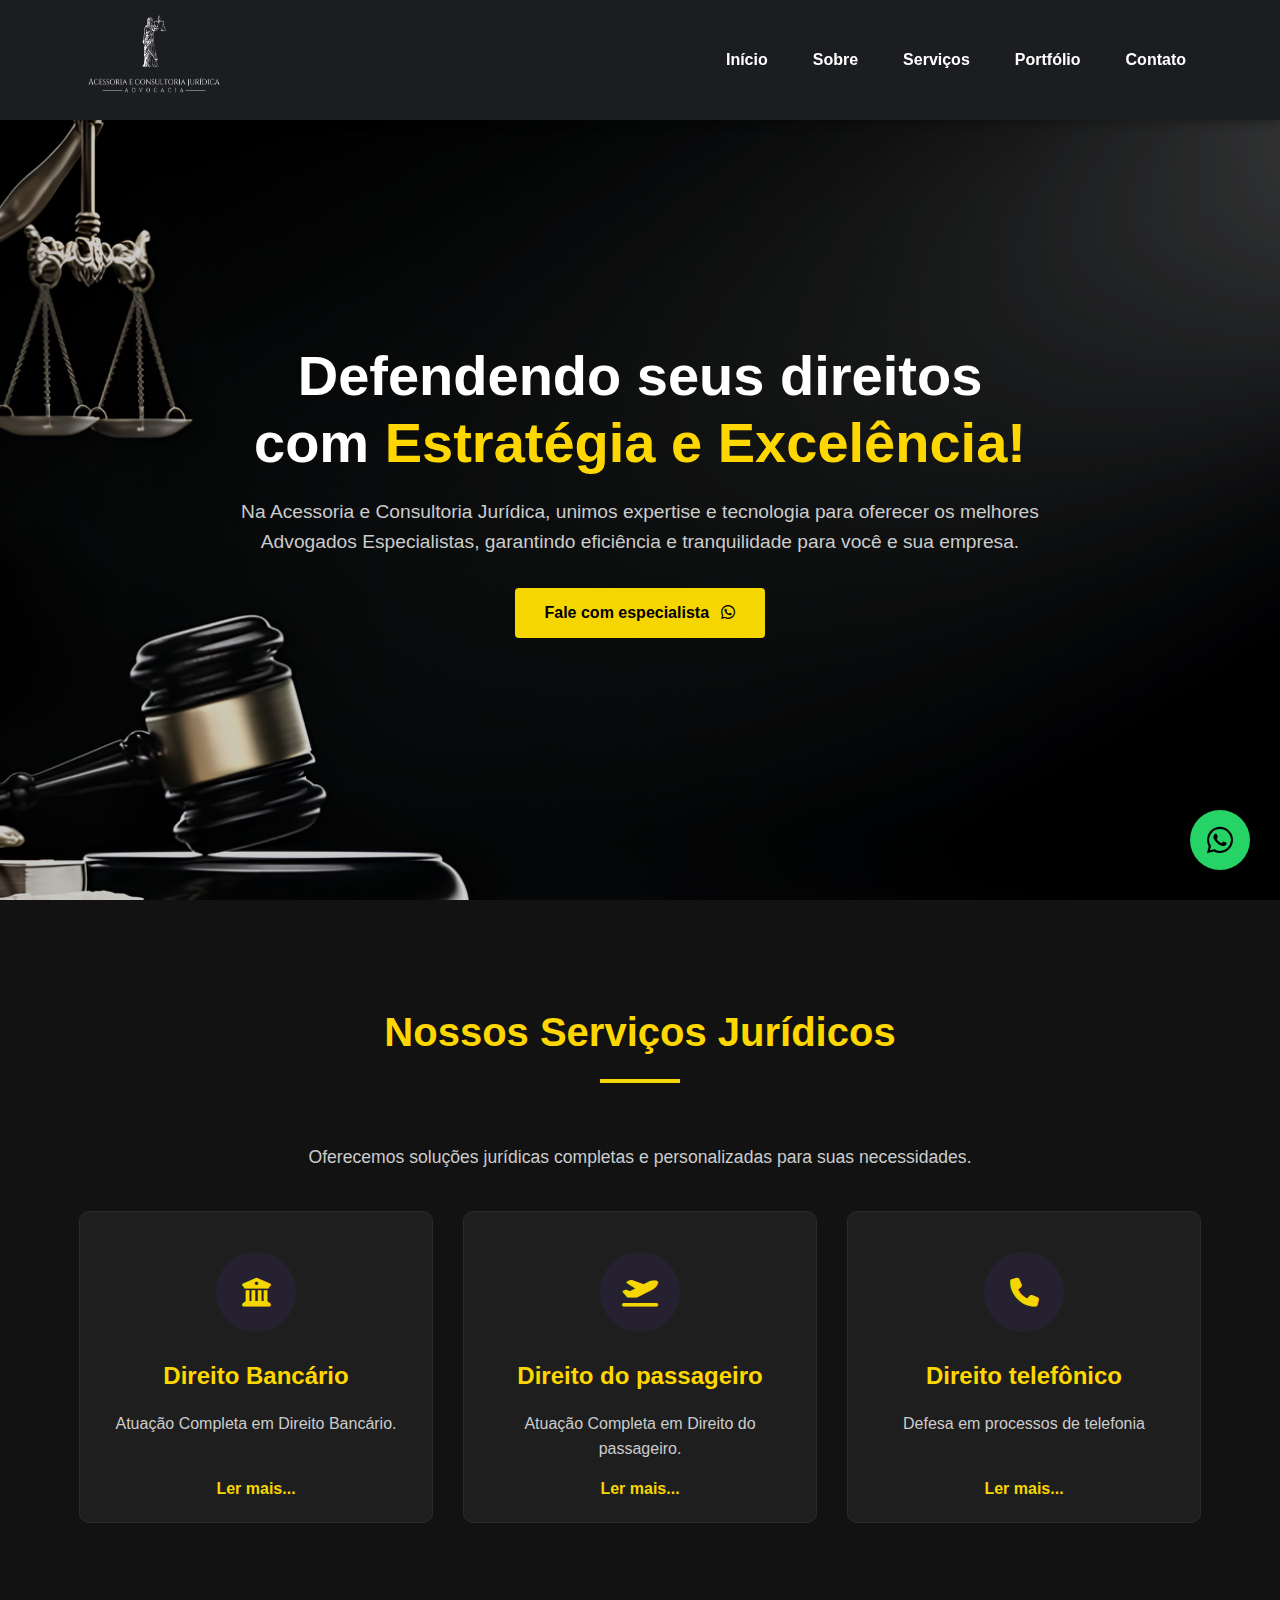
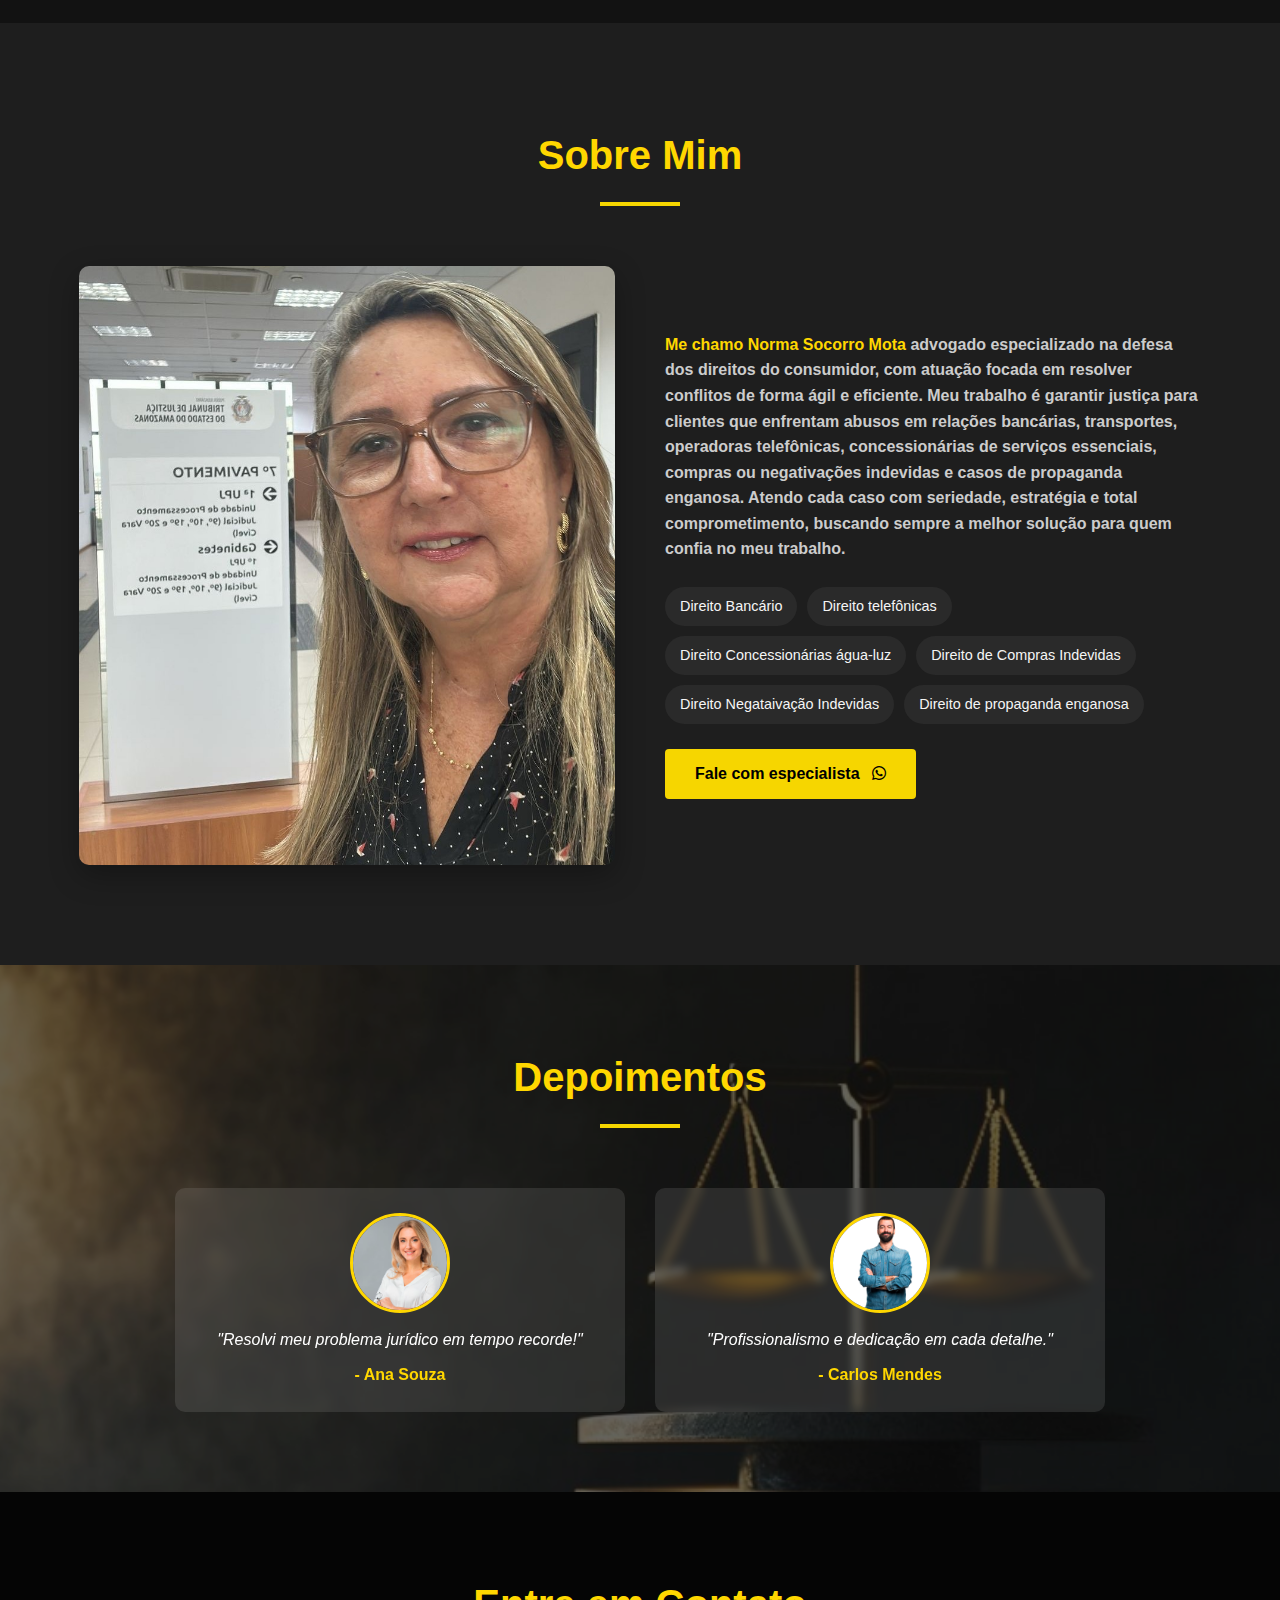
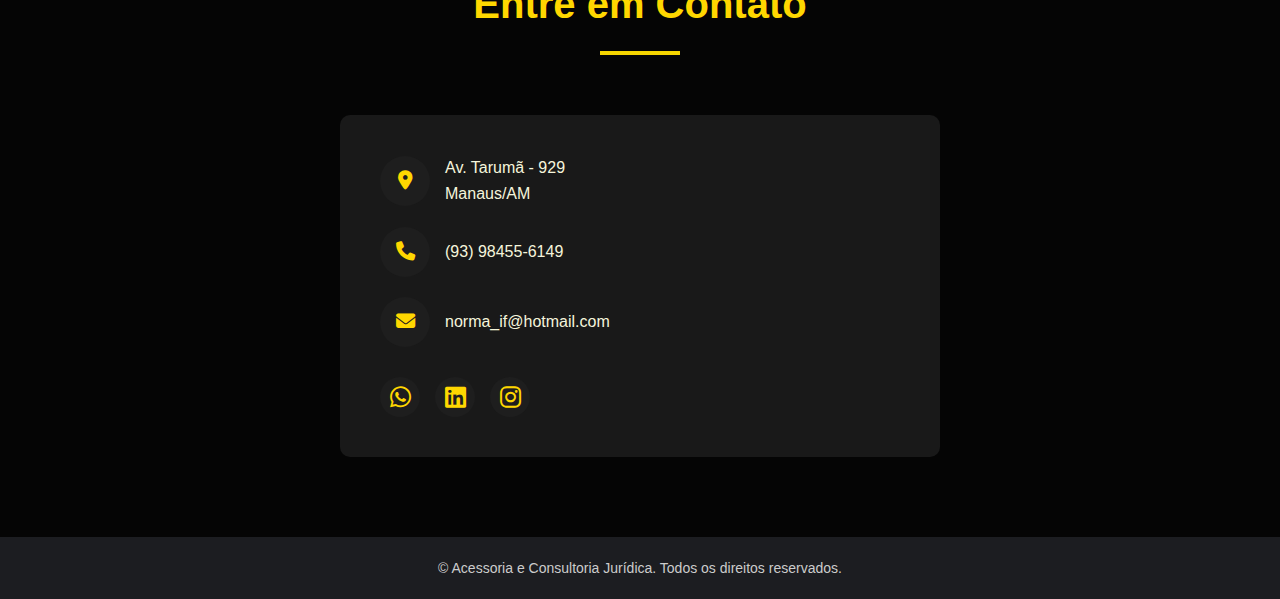
==== index.html @ e43f899b "ultimas atualizações" ====
<!DOCTYPE html>
<html lang="pt-BR">
<head>
    <meta charset="UTF-8">
    <meta name="viewport" content="width=device-width, initial-scale=1.0">
    <title>Acessoria e Consultoria Jurídica</title>
    <link rel="stylesheet" href="https://cdnjs.cloudflare.com/ajax/libs/font-awesome/6.4.0/css/all.min.css">
    <link rel="stylesheet" href="style.css">
</head>
<body>
    <!-- Cabeçalho -->
    <header class="header">
        <div class="container">
            <a href="#" class="logo">
                <img src="imagens/Black Classic Attorney & Law Logo (1).png" alt="Logo do site">
            </a>
            
            <nav class="navbar">
                <ul class="nav-links">
                    <li><a href="#inicio">Início</a></li>
                    <li><a href="#sobre">Sobre</a></li>
                    <li><a href="#servicos">Serviços</a></li>
                    <li><a href="#portfolio">Portfólio</a></li>
                    <li><a href="#contato">Contato</a></li>
                </ul>
                <button class="menu-toggle">
                    <i class="fas fa-bars"></i>
                </button>
            </nav>
        </div>
    </header>

    <!-- Seção Hero (Capa) -->
    <section class="hero" id="inicio">
        <div class="hero-bg">
            <img src="imagens/Captura de tela 2025-03-27 131443 (1).png" alt="Fundo da capa">
        </div>
        
        <div class="hero-overlay"></div>
        
        <div class="hero-content">
            <h1>Defendendo seus direitos com <span style="color: gold;">Estratégia e Excelência!</span></h1>
            <p>Na Acessoria e Consultoria Jurídica, unimos expertise e tecnologia para oferecer os melhores Advogados Especialistas, garantindo eficiência e tranquilidade para você e sua empresa.</p>
            <a href="https://wa.me/5593984556149" class="btn" target="_blank">
                <span style="color: black;">Fale com especialista</span>
                <i class="fab fa-whatsapp" style="color: black; margin-left: 8px;"></i>
            </a>

        </div>
    </section>

<!-- Seção Serviços -->
<section class="servicos" id="servicos">
    <div class="container">
        <h2 class="section-title"><span style="color: gold;">Nossos Serviços Jurídicos</span></h2>
        <p class="servicos-intro">Oferecemos soluções jurídicas completas e personalizadas para suas necessidades.</p>
        
        <div class="servicos-grid">
            <div class="servico-card">
                <div class="servico-icon">
                    <i class="fa-solid fa-building-columns"></i>
                </div>
                <h3><span style="color: gold;">Direito Bancário</span></h3>
                <p>Atuação Completa em Direito Bancário.</p>
                <a href="pag002.html" class="ler-mais">Ler mais...</a>

            </div>
            
            <div class="servico-card">
                <div class="servico-icon">
                    <i class="fa-solid fa-plane-departure"></i>
                </div>
                <h3><span style="color: gold;">Direito do passageiro</span></h3>
                <p>Atuação Completa em Direito do passageiro.</p>
                <a href="pag003.html" class="ler-mais">Ler mais...</a>
            </div>
            
            <div class="servico-card">
                <div class="servico-icon">
                    <i class="fa-solid fa-phone"></i>
                </div>
                <h3><span style="color: gold;">Direito telefônico</span></h3>
                <p>Defesa em processos de telefonia</p>
                <a href="pag004.html" class="ler-mais">Ler mais...</a>
            </div>
        </div>
    </div>
</section>

    <!-- Seção Sobre -->
    <section class="sobre" id="sobre">
        <div class="container">
            <h2 class="section-title"><span style="color: gold;">Sobre Mim</span></h2>
            <div class="sobre-content">
                <div class="sobre-img">
                    <img src="imagens/5842bd6b-4818-4edc-ad33-dfc2163043c8.JPG" alt="Foto do profissional">
                </div>
                <div class="sobre-texto">
                    
                        
                            <p>
                                <strong>
                                    <span style="color: gold;">Me chamo Norma Socorro Mota </span>advogado especializado na defesa dos direitos do consumidor, com atuação focada em resolver conflitos de forma ágil e eficiente. Meu trabalho é garantir justiça para clientes que enfrentam abusos em relações bancárias, transportes, operadoras telefônicas, concessionárias de serviços essenciais, compras ou negativações indevidas e casos de propaganda enganosa.
                                        Atendo cada caso com seriedade, estratégia e total comprometimento, buscando sempre a melhor solução para quem confia no meu trabalho.
                                </strong>
                            </p>
                                        
                    <div class="skills">
                        <span>Direito Bancário</span>
                        <span>Direito telefônicas</span>
                        <span>Direito Concessionárias água-luz</span>
                        <span>Direito de Compras Indevidas</span>
                        <span>Direito Negataivação Indevidas</span>
                        <span>Direito de propaganda enganosa</span>
                    </div>
                                <a href="https://wa.me/5593984556149" class="btn" target="_blank">
                <span style="color: black;">Fale com especialista</span>
                <i class="fab fa-whatsapp" style="color: black; margin-left: 8px;"></i>
            </a>

                </div>
            </div>
        </div>
    </section>


<!-- Seção Depoimentos -->
<section class="depoimentos" id="depoimentos">
    <!-- IMAGEM DE FUNDO (substitua pelo seu caminho) -->
    <img src="imagens/capa depoimentps.png" alt="Fundo" class="fundo-depoimento">
    
    <div class="container">
        <h2 class="section-title"><span style="color: gold;">Depoimentos</span></h2>
        
        <div class="depoimentos-linha"> <!-- Novo container -->
            <!-- Depoimento 1 -->
            <div class="depoimento-card">
                <img src="imagens/mulher.png" alt="Cliente" class="cliente-foto">
                <div class="depoimento-conteudo">
                    <p>"Resolvi meu problema jurídico em tempo recorde!"</p>
                    <h4>- Ana Souza</h4>
                </div>
            </div>
            
            <!-- Depoimento 2 -->
            <div class="depoimento-card">
                <img src="imagens/homme.png" alt="Cliente" class="cliente-foto">
                <div class="depoimento-conteudo">
                    <p>"Profissionalismo e dedicação em cada detalhe."</p>
                    <h4>- Carlos Mendes</h4>
                </div>
            </div>
        </div>
    </div>
</section>

    <!-- Input oculto para seleção de imagens -->
    <input type="file" id="seletor-fundo-depoimentos" accept="image/*" style="display:none;">
</section>

    <!-- Seção Contato -->
    <section class="contato" id="contato">
        <div class="container">
            <h2 class="section-title"><span style="color: gold;">Entre em Contato</span></h2>
            <div class="contato-content">
                <div class="contato-info">
                    <div class="info-item">
                        <i class="fas fa-map-marker-alt"></i>
                        <p><span style="color: beige;">Av. Tarumã - 929<br>Manaus/AM</span></p>
                    </div>
                    <div class="info-item">
                        <i class="fas fa-phone"></i>
                        <p><span style="color: beige;">(93) 98455-6149</span></p>
                    </div>
                    <div class="info-item">
                        <i class="fas fa-envelope"></i>
                        <p><span style="color: beige;">norma_if@hotmail.com</span></p>
                    </div>
                    <div class="social-links">
                        <a href="https://wa.me/5593984556149" target="_blank"><i class="fab fa-whatsapp"></i></a>
                        <a href="#"><i class="fab fa-linkedin"></i></a>
                        <a href="#"><i class="fab fa-instagram"></i></a>
                    </div>

        </div>
    </section>

    <!-- Rodapé -->
    <footer class="footer">
        <div class="container">
            <p>&copy; <span id="year"></span> Acessoria e Consultoria Jurídica. Todos os direitos reservados.</p>
        </div>
    </footer>
</footer>


    <script src="script.js"></script>

    <!-- Botão Flutuante do WhatsApp -->
<div class="whatsapp-float-container">
    <a href="https://wa.me/5593984556149" class="whatsapp-float" target="_blank" aria-label="Fale conosco pelo WhatsApp">
        <i class="fab fa-whatsapp"></i>
        <span class="whatsapp-text">Fale Conosco</span>
    </a>
</div>

</body>
</html>
---- style.css ----
/* Reset e Variáveis */
:root {
    --preto: #121212;
    --preto-claro: #1e1e1e;
    --cinza-escuro: #2a2a2a;
    --cinza: #3d3d3d;
    --cinza-claro: #cccccc;
    --branco: #f5f5f5;
    --destaque: #F6D600;
    --destaque-hover: #5d37c9;
    --fonte: 'Segoe UI', system-ui, sans-serif;
}

* {
    margin: 0;
    padding: 0;
    box-sizing: border-box;
}

body {
    font-family: var(--fonte);
    background-color: var(--preto);
    color: var(--branco);
    line-height: 1.6;
}

a {
    text-decoration: none;
    color: inherit;
}

ul {
    list-style: none;
}

img {
    max-width: 100%;
    display: block;
}

.container {
    width: 90%;
    max-width: 1200px;
    margin: 0 auto;
    padding: 0 15px;
}

.btn {
    display: inline-block;
    background-color: var(--destaque);
    color: var(--branco);
    padding: 12px 30px;
    border-radius: 4px;
    font-weight: 600;
    transition: all 0.3s ease;
    border: none;
    cursor: pointer;
}

.btn:hover {
    background-color: var(--destaque-hover);
    transform: translateY(-2px);
}

.btn-outline {
    background-color: transparent;
    border: 2px solid var(--destaque);
    color: var(--destaque);
}

.btn-outline:hover {
    background-color: var(--destaque);
    color: var(--branco);
}

.section-title {
    text-align: center;
    margin-bottom: 60px;
    font-size: 2.5rem;
    position: relative;
}

.section-title::after {
    content: '';
    display: block;
    width: 80px;
    height: 4px;
    background-color: var(--destaque);
    margin: 15px auto 0;
}

/* Header */
.header {
    background-color: rgba(30, 30, 30, 0.95); /* 95% opaco inicialmente */
    position: fixed;
    width: 100%;
    top: 0;
    z-index: 1000;
    box-shadow: 0 2px 10px rgba(0, 0, 0, 0.3);
    transition: all 0.5s ease;
    backdrop-filter: blur(1px); /* Efeito de desfoque mais suave */
}

.header.scrolled {
    background-color: rgba(30, 30, 30, 0.85); /* 85% opaco quando scrollado */
    box-shadow: 0 4px 15px rgba(0, 0, 0, 0.2);
}

/* Mantenha todo o resto do seu CSS original para o menu */
.header.scrolled {
    padding: 10px 0;
}

.header .container {
    display: flex;
    justify-content: space-between;
    align-items: center;
    height: 80px;
}

.logo img {
    height: 180px; /* Aumentei de 150px para 180px */
    width: auto;
    transition: all 0.3s ease;
    filter: brightness(1.1); /* Melhora a visibilidade */
}

.navbar {
    display: flex;
    align-items: center;
}

/* ===== PARTE CORRIGIDA DO MENU MOBILE ===== */

/* Menu Desktop (Padrão) */
.nav-links {
    display: flex;
    gap: 20px;
    list-style: none;
}

.nav-links li {
    margin-left: 30px;
}

.nav-links a {
    font-weight: 600;
    position: relative;
    padding: 5px 0;
    transition: color 0.3s ease;
    color: var(--branco);
}

.nav-links a:hover {
    color: var(--destaque);
}

/* Ícone Hamburguer */
.menu-toggle {
    display: none;
    cursor: pointer;
    background: none;
    border: none;
    color: var(--branco);
    font-size: 1.8rem;
    z-index: 1001;
}

@media (max-width: 768px) {
    /* MENU PRINCIPAL (continua igual) */
    .nav-links {
        position: fixed;
        top: 80px;
        right: -50%;
        width: 50%; /* Largura do menu */
        height: 100vh;
        background: var(--preto-claro);
        transition: right 0.3s ease-out;
        z-index: 1000;
    }
    
    /* OVERLAY - ESSA É A PARTE QUE VOCÊ QUER MUDAR */
    .nav-overlay {
        position: fixed;
        top: 80px;
        left: 0;
        width: 100%;
        height: 50vh; /* ⭐⭐ METADE DA TELA VERTICAL ⭐⭐ */
        background: rgba(0,0,0,0.5);
        z-index: 999;
        opacity: 0;
        pointer-events: none;
        transition: opacity 0.3s ease;
    }
    
    .nav-overlay.active {
        opacity: 1;
        pointer-events: auto;
    }
}

    /* Ícone hamburguer */
    .menu-toggle {
        display: flex;
        align-items: center;
        justify-content: center;
        width: 40px;
        height: 40px;
        z-index: 1001;
    }

    .menu-toggle.active .fa-bars::before {
        content: "\f00d"; /* Muda para ícone X */
    }


/* ===== MANTENHA TODO O RESTO DO SEU CSS ORIGINAL AQUI ===== */
/* [Todo o restante do seu CSS permanece exatamente como está] */
/* Hero Section - Correção Definitiva */
.hero {
    position: relative;
    height: 100vh;
    display: flex;
    align-items: center;
    text-align: center;
    padding-top: 80px;
    overflow: hidden;
    isolation: isolate; /* Novo: cria novo contexto de empilhamento */
}

.hero-bg {
    position: absolute;
    top: 0;
    left: 0;
    width: 100%;
    height: 100%;
    z-index: -1; /* Fundo */
}

.hero-bg img {
    width: 100%;
    height: 100%;
    object-fit: cover;
}

.hero-overlay {
    background: rgba(0, 0, 0, 0.2);
    position: absolute;
    top: 0;
    left: 0;
    width: 100%;
    height: 100%;
    z-index: 1; /* Entre o fundo e o conteúdo */
}

.hero-content {
    position: relative;
    z-index: 2; /* Frente de tudo */
    max-width: 800px;
    margin: 0 auto;
    color: white;
}

.hero h1 {
    font-size: 3.5rem;
    margin-bottom: 20px;
    line-height: 1.2;
}

.hero p {
    font-size: 1.2rem;
    margin-bottom: 30px;
    color: var(--cinza-claro);
}

/* Sobre Section */
.sobre {
    padding: 100px 0;
    background-color: var(--preto-claro);
}

.sobre-content {
    display: flex;
    align-items: center;
    gap: 50px;
}

.sobre-img {
    flex: 1;
    border-radius: 10px;
    overflow: hidden;
    box-shadow: 0 10px 30px rgba(0, 0, 0, 0.3);
}

.sobre-img img {
    width: 100%;
    height: auto;
    transition: transform 0.5s ease;
}

.sobre-img:hover img {
    transform: scale(1.03);
}

.sobre-texto {
    flex: 1;
}

.sobre-texto h3 {
    font-size: 1.8rem;
    margin-bottom: 20px;
    color: var(--destaque);
}

.sobre-texto p {
    margin-bottom: 20px;
    color: var(--cinza-claro);
}

.skills {
    display: flex;
    flex-wrap: wrap;
    gap: 10px;
    margin: 25px 0;
}

.skills span {
    background-color: var(--cinza-escuro);
    color: var(--branco);
    padding: 8px 15px;
    border-radius: 20px;
    font-size: 0.9rem;
}

/* Serviços Section */
.servicos {
    padding: 100px 0;
    background-color: var(--preto);
}

.servicos-grid {
    display: grid;
    grid-template-columns: repeat(auto-fit, minmax(300px, 1fr));
    gap: 30px;
}

.servico-card {
    background-color: var(--preto-claro);
    padding: 40px 30px;
    border-radius: 10px;
    text-align: center;
    transition: transform 0.3s ease, box-shadow 0.3s ease;
    border: 1px solid var(--cinza-escuro);
}

.servico-card:hover {
    transform: translateY(-10px);
    box-shadow: 0 10px 30px rgba(110, 69, 226, 0.2);
    border-color: var(--destaque);
}

.servico-icon {
    width: 80px;
    height: 80px;
    background-color: rgba(110, 69, 226, 0.1);
    border-radius: 50%;
    display: flex;
    align-items: center;
    justify-content: center;
    margin: 0 auto 25px;
    color: var(--destaque);
    font-size: 1.8rem;
    transition: all 0.3s ease;
}

.servico-card:hover .servico-icon {
    background-color: var(--destaque);
    color: var(--branco);
}

.servico-card h3 {
    font-size: 1.5rem;
    margin-bottom: 15px;
}

.servico-card p {
    color: var(--cinza-claro);
}

/* Portfólio Section */
.portfolio {
    padding: 100px 0;
    background-color: var(--preto-claro);
}

.portfolio-grid {
    display: grid;
    grid-template-columns: repeat(auto-fill, minmax(350px, 1fr));
    gap: 30px;
}

.portfolio-item {
    position: relative;
    border-radius: 10px;
    overflow: hidden;
    height: 250px;
}

.portfolio-item img {
    width: 100%;
    height: 100%;
    object-fit: cover;
    transition: transform 0.5s ease;
}

.portfolio-item:hover img {
    transform: scale(1.1);
}

.portfolio-overlay {
    position: absolute;
    top: 0;
    left: 0;
    width: 100%;
    height: 100%;
    background: rgba(18, 18, 18, 0.8);
    display: flex;
    flex-direction: column;
    justify-content: center;
    align-items: center;
    opacity: 0;
    transition: opacity 0.3s ease;
}

.portfolio-item:hover .portfolio-overlay {
    opacity: 1;
}

.portfolio-overlay h3 {
    font-size: 1.5rem;
    margin-bottom: 5px;
}

.portfolio-overlay p {
    color: var(--cinza-claro);
    margin-bottom: 15px;
}

.btn-portfolio {
    background-color: transparent;
    border: 2px solid var(--destaque);
    color: var(--destaque);
    padding: 8px 20px;
    border-radius: 4px;
    font-weight: 600;
    transition: all 0.3s ease;
}

.btn-portfolio:hover {
    background-color: var(--destaque);
    color: var(--branco);
}

.center-btn {
    text-align: center;
    margin-top: 50px;
}

/* Contato Section */
.contato {
    padding: 100px 0;
    background-color: var(--preto);
}

.contato-content {
    display: flex;
    gap: 50px;
}

.contato-info {
    flex: 1;
}

.info-item {
    display: flex;
    align-items: center;
    margin-bottom: 25px;
}

.info-item i {
    width: 50px;
    height: 50px;
    background-color: var(--preto-claro);
    border-radius: 50%;
    display: flex;
    align-items: center;
    justify-content: center;
    margin-right: 15px;
    color: var(--destaque);
    font-size: 1.2rem;
}

.social-links {
    display: flex;
    gap: 15px;
    margin-top: 30px;
}

.social-links a {
    width: 40px;
    height: 40px;
    background-color: var(--preto-claro);
    border-radius: 50%;
    display: flex;
    align-items: center;
    justify-content: center;
    transition: all 0.3s ease;
}

.social-links a:hover {
    background-color: var(--destaque);
    transform: translateY(-3px);
}

.contato-form {
    flex: 1;
    display: grid;
    grid-template-columns: 1fr 1fr;
    gap: 20px;
}

.contato-form input,
.contato-form textarea {
    width: 100%;
    padding: 15px;
    background-color: var(--preto-claro);
    border: 1px solid var(--cinza-escuro);
    border-radius: 4px;
    color: var(--branco);
    font-size: 1rem;
    transition: border-color 0.3s ease;
}

.contato-form input:focus,
.contato-form textarea:focus {
    outline: none;
    border-color: var(--destaque);
}

.contato-form textarea {
    grid-column: span 2;
    height: 150px;
    resize: vertical;
}

.contato-form button {
    grid-column: span 2;
}

/* Footer */
.footer {
    background-color: var(--preto-claro);
    padding: 30px 0;
    text-align: center;
}

.footer p {
    color: var(--cinza-claro);
    font-size: 0.9rem;
}

/* Responsividade */
@media (max-width: 992px) {
    .sobre-content {
        flex-direction: column;
    }
    
    .contato-content {
        flex-direction: column;
    }
    
    .contato-form {
        margin-top: 40px;
    }
}

@media (max-width: 768px) {
    .menu-toggle {
        display: block;
    }
    
    .nav-links {
        position: fixed;
        top: 80px;
        left: -100%;
        width: 100%;
        height: calc(100vh - 80px);
        background-color: var(--preto-claro);
        flex-direction: column;
        align-items: center;
        padding-top: 40px;
        transition: left 0.3s ease;
    }
    
    .nav-links.active {
        left: 0;
    }
    
    .nav-links li {
        margin: 15px 0;
    }
    
    .hero h1 {
        font-size: 2.5rem;
    }
    
    .section-title {
        font-size: 2rem;
    }
    
    .contato-form {
        grid-template-columns: 1fr;
    }
    
    .contato-form textarea,
    .contato-form button {
        grid-column: span 1;
    }
}

@media (max-width: 576px) {
    .hero h1 {
        font-size: 2rem;
    }
    
    .portfolio-grid {
        grid-template-columns: 1fr;
    }
    
    .servicos-grid {
        grid-template-columns: 1fr;
    }
}
/* Estilos para a seção de serviços modificada */
.servicos-intro {
    text-align: center;
    margin-bottom: 40px;
    color: var(--cinza-claro);
    font-size: 1.1rem;
    max-width: 700px;
    margin-left: auto;
    margin-right: auto;
}

.servico-card {
    position: relative;
    padding-bottom: 60px; /* Espaço para o botão */
}

.ler-mais {
    position: absolute;
    bottom: 20px;
    left: 50%;
    transform: translateX(-50%);
    color: var(--destaque);
    font-weight: 600;
    text-decoration: none;
    transition: all 0.3s ease;
}
.ler-mais:hover {
    color: var(--destaque-hover);
    text-decoration: underline;
}

/* Estilos Gerais */
* {
    margin: 0;
    padding: 0;
    box-sizing: border-box;
    font-family: Arial, sans-serif;
}

body {
    background-color: #f0f0f0; /* Fundo cinza claro */
    color: #333; /* Cor da fonte padrão */
}

/* Cabeçalho */
.header {
    background-color: #1C1D21;
    padding: 20px 0;
}

.header .container {
    display: flex;
    justify-content: space-between;
    align-items: center;
}

.header .logo img {
    width: 150px;
}

.navbar ul {
    list-style: none;
    display: flex;
}

.navbar ul li {
    margin: 0 15px;
}

.navbar ul li a {
    color: #fff;
    text-decoration: none;
    font-size: 16px;
}

.navbar .menu-toggle {
    display: none;
}

/* Seção Direito Bancário */
.pagina-servico {
    padding: 60px 20px;
}

.pagina-servico .container {
    max-width: 1200px;
    margin: 0 auto;
    padding: 0 20px;
}

.pagina-servico h1 {
    text-align: center;
    font-size: 32px;
    margin-bottom: 20px;
    color: #f39c12; /* Título em amarelo */
}

.servico-detalhes {
    display: flex;
    gap: 30px;
    justify-content: space-between;
    width: 100%;
}

.servico-imagem img {
    width: 100%;
    max-width: 600px;
    border-radius: 8px;
}

.servico-conteudo {
    flex: 1;
    padding: 0; /* Removido o padding interno */
    background: none; /* Removido o fundo branco */
    border-radius: 0; /* Removido o border-radius */
    color: #333; /* Mantém o texto escuro */
    width: 100%;
}

.servico-conteudo h2 {
    font-size: 28px;
    color: #f39c12;
    margin-bottom: 20px;
}

.servico-conteudo h3 {
    font-size: 22px;
    margin-top: 20px;
    color: #f39c12;
}

.servico-conteudo ul {
    list-style-type: disc;
    margin-left: 20px;
    line-height: 1.8;
}

.servico-conteudo a.btn {
    display: inline-block;
    padding: 10px 20px;
    background-color: #f39c12;
    color: #fff;
    font-size: 16px;
    text-decoration: none;
    border-radius: 5px;
    margin-top: 30px;
    transition: background-color 0.3s;
}

.servico-conteudo a.btn:hover {
    background-color: #f39c12;
}

/* Rodapé */
.footer {
    background-color: #1C1D21;
    color: #fff;
    padding: 20px 0;
    text-align: center;
}

.footer p {
    font-size: 14px;
}

/* Responsividade */
@media (max-width: 768px) {
    .servico-detalhes {
        flex-direction: column;
        align-items: center;
        width: 100%;
    }

    .servico-imagem img {
        max-width: 100%;
    }

    .servico-conteudo {
        width: 100%;
        padding: 0;
        background: none;
        border-radius: 0;
        margin-top: 20px;
    }

    .navbar ul {
        display: none;
    }

    .navbar .menu-toggle {
        display: block;
        cursor: pointer;
    }
}

/* Mobile Menu */
.navbar .nav-links {
    display: flex;
    flex-direction: row;
    gap: 15px;
}

.menu-toggle {
    display: none;
}

/* Quando a tela for menor que 768px */
@media (max-width: 768px) {
    .navbar .nav-links {
        display: none;
        flex-direction: column;
        width: 100%;
        text-align: center;
        background-color: #333; /* cor do fundo do menu */
        position: absolute;
        top: 60px;
        left: 0;
        padding: 10px 0;
    }

    .navbar .nav-links.active {
        display: flex;
    }

    .menu-toggle {
        display: block;
        font-size: 30px;
        cursor: pointer;
        color: white;
    }
}
/* Estilos para o menu mobile */
@media (max-width: 768px) {
    .nav-links {
        position: fixed;
        top: 80px;
        left: 0;
        width: 100%;
        height: calc(100vh - 80px);
        background: var(--preto-claro);
        flex-direction: column;
        align-items: center;
        padding-top: 40px;
        transform: translateX(-100%);
        transition: transform 0.3s ease;
        z-index: 999;
    }
    
    .nav-links.active {
        transform: translateX(0);
    }
    
    .menu-toggle.active {
        color: var(--destaque);
    }
    
    /* Overlay quando menu aberto */
    .nav-links::before {
        content: '';
        position: fixed;
        top: 0;
        right: 0;
        width: 100%;
        height: 100%;
        background: rgba(0, 0, 0, 0.7);
        z-index: -1;
        opacity: 0;
        transition: opacity 0.3s ease;
    }
    
    .nav-links.active::before {
        opacity: 1;
        left: 100%;
    }
}

/* Bloquear scroll quando menu aberto */
body.no-scroll {
    overflow: hidden;
}
/* Estilo para o container do fundo */
.contato-background {
    position: relative;
    padding: 40px;
    border-radius: 10px;
    overflow: hidden;
    min-height: 400px; /* Ajuste conforme necessário */
}

/* Estilo para a seção de contato com imagem de fundo */
.contato {
    position: relative;
    background-size: cover;
    background-position: center;
    background-repeat: no-repeat;
    padding: 80px 0;
}

/* Overlay escuro para melhor legibilidade */
.contato::before {
    content: '';
    position: absolute;
    top: 0;
    left: 0;
    width: 100%;
    height: 100%;
    background-color: rgba(0, 0, 0, 0.7);
    z-index: 0;
}

/* Container do conteúdo */
.contato .container {
    position: relative;
    z-index: 1;
}

/* Estilo para as informações de contato */
.contato-info {
    background: rgba(30, 30, 30, 0.8);
    padding: 40px;
    border-radius: 10px;
    max-width: 600px;
    margin: 0 auto;
}

/* Mantenha seus estilos atuais para info-item e social-links */
.info-item {
    margin-bottom: 20px;
    display: flex;
    align-items: center;
}

.info-item i {
    color: gold;
    margin-right: 15px;
    font-size: 1.2rem;
}

.social-links {
    display: flex;
    gap: 15px;
    margin-top: 30px;
}

.social-links a {
    color: gold;
    font-size: 1.5rem;
    transition: transform 0.3s;
}

.social-links a:hover {
    transform: translateY(-3px);
}
/* ========== SEÇÃO DEPOIMENTOS ========== */
.depoimentos {
    position: relative;
    padding: 80px 0;
    overflow: hidden;
}

/* Imagem de fundo */
.fundo-depoimento {
    position: absolute;
    top: 0;
    left: 0;
    width: 100%;
    height: 100%;
    object-fit: cover;
    z-index: -1;
    opacity: 0.9;
}

/* Overlay escuro para melhor contraste */
.depoimentos::after {
    content: '';
    position: absolute;
    top: 0;
    left: 0;
    width: 100%;
    height: 100%;
    background: rgba(0, 0, 0, 0.6);
    z-index: -1;
}

/* Container principal */
.depoimentos .container {
    position: relative;
    z-index: 1;
}

/* Linha de depoimentos lado a lado */
.depoimentos-linha {
    display: flex;
    justify-content: center;
    gap: 30px;
    margin-top: 40px;
}

/* Cards de depoimento */
.depoimento-card {
    background: rgba(255, 255, 255, 0.1);
    border-radius: 10px;
    padding: 25px;
    width: 100%;
    max-width: 450px;
    backdrop-filter: blur(5px);
}

/* Foto do cliente */
.cliente-foto {
    width: 100px;
    height: 100px;
    border-radius: 50%;
    object-fit: cover;
    border: 3px solid gold;
    display: block;
    margin: 0 auto 15px;
}

/* Conteúdo do depoimento */
.depoimento-conteudo {
    text-align: center;
    color: white;
}

.depoimento-conteudo p {
    font-style: italic;
    margin-bottom: 10px;
    line-height: 1.5;
}

.depoimento-conteudo h4 {
    color: gold;
    font-weight: 600;
}

/* ========== RESPONSIVIDADE ========== */
@media (max-width: 768px) {
    .depoimentos-linha {
        flex-direction: column;
        align-items: center;
        gap: 20px;
    }
    
    .depoimento-card {
        width: 100%;
    }
}

/* WhatsApp Flutuante */
.whatsapp-float-container {
    position: fixed;
    bottom: 30px;
    right: 30px;
    z-index: 1000;
}

.whatsapp-float {
    display: flex;
    align-items: center;
    justify-content: center;
    background-color: #25D366;
    color: #000;
    width: 60px;
    height: 60px;
    border-radius: 50%;
    text-align: center;
    font-size: 30px;
    box-shadow: 0 4px 8px rgba(0, 0, 0, 0.3);
    transition: all 0.3s ease;
    position: relative;
    text-decoration: none;
}

.whatsapp-float:hover {
    background-color: #128C7E;
    transform: scale(1.1);
    box-shadow: 0 6px 12px rgba(0, 0, 0, 0.4);
}

.whatsapp-float i {
    color: #000;
    transition: all 0.3s ease;
}

.whatsapp-float:hover i {
    color: #fff;
}

.whatsapp-text {
    position: absolute;
    white-space: nowrap;
    right: 70px;
    background-color: #000;
    color: gold;
    padding: 8px 15px;
    border-radius: 20px;
    font-size: 14px;
    font-weight: bold;
    opacity: 0;
    transition: opacity 0.3s ease;
    pointer-events: none;
}

.whatsapp-float:hover .whatsapp-text {
    opacity: 1;
}

/* Efeito pulsante (opcional) */
@keyframes pulse {
    0% { transform: scale(1); }
    50% { transform: scale(1.1); }
    100% { transform: scale(1); }
}

.whatsapp-float {
    animation: pulse 2s infinite;
}

/* Responsivo */
@media (max-width: 768px) {
    .whatsapp-float-container {
        bottom: 20px;
        right: 20px;
    }
    
    .whatsapp-float {
        width: 50px;
        height: 50px;
        font-size: 25px;
    }
    
    .whatsapp-text {
        display: none;
    }
}
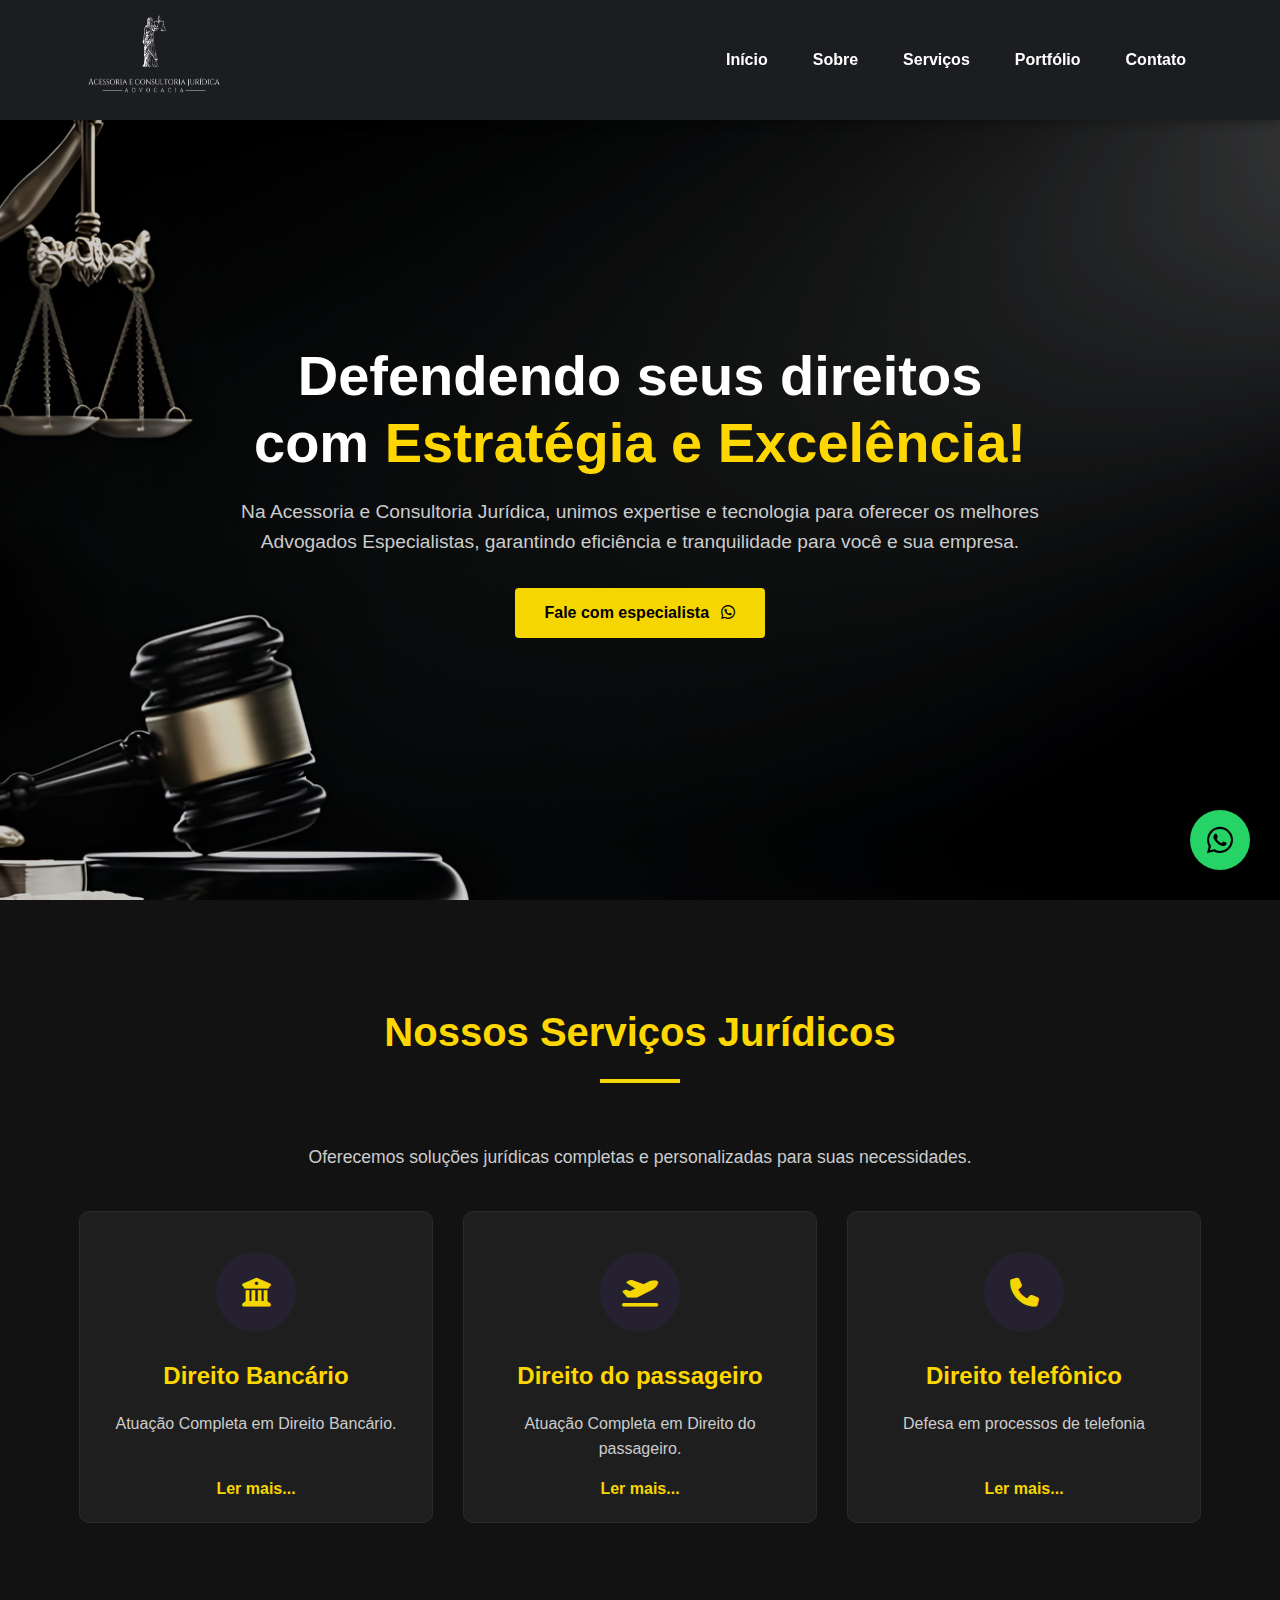
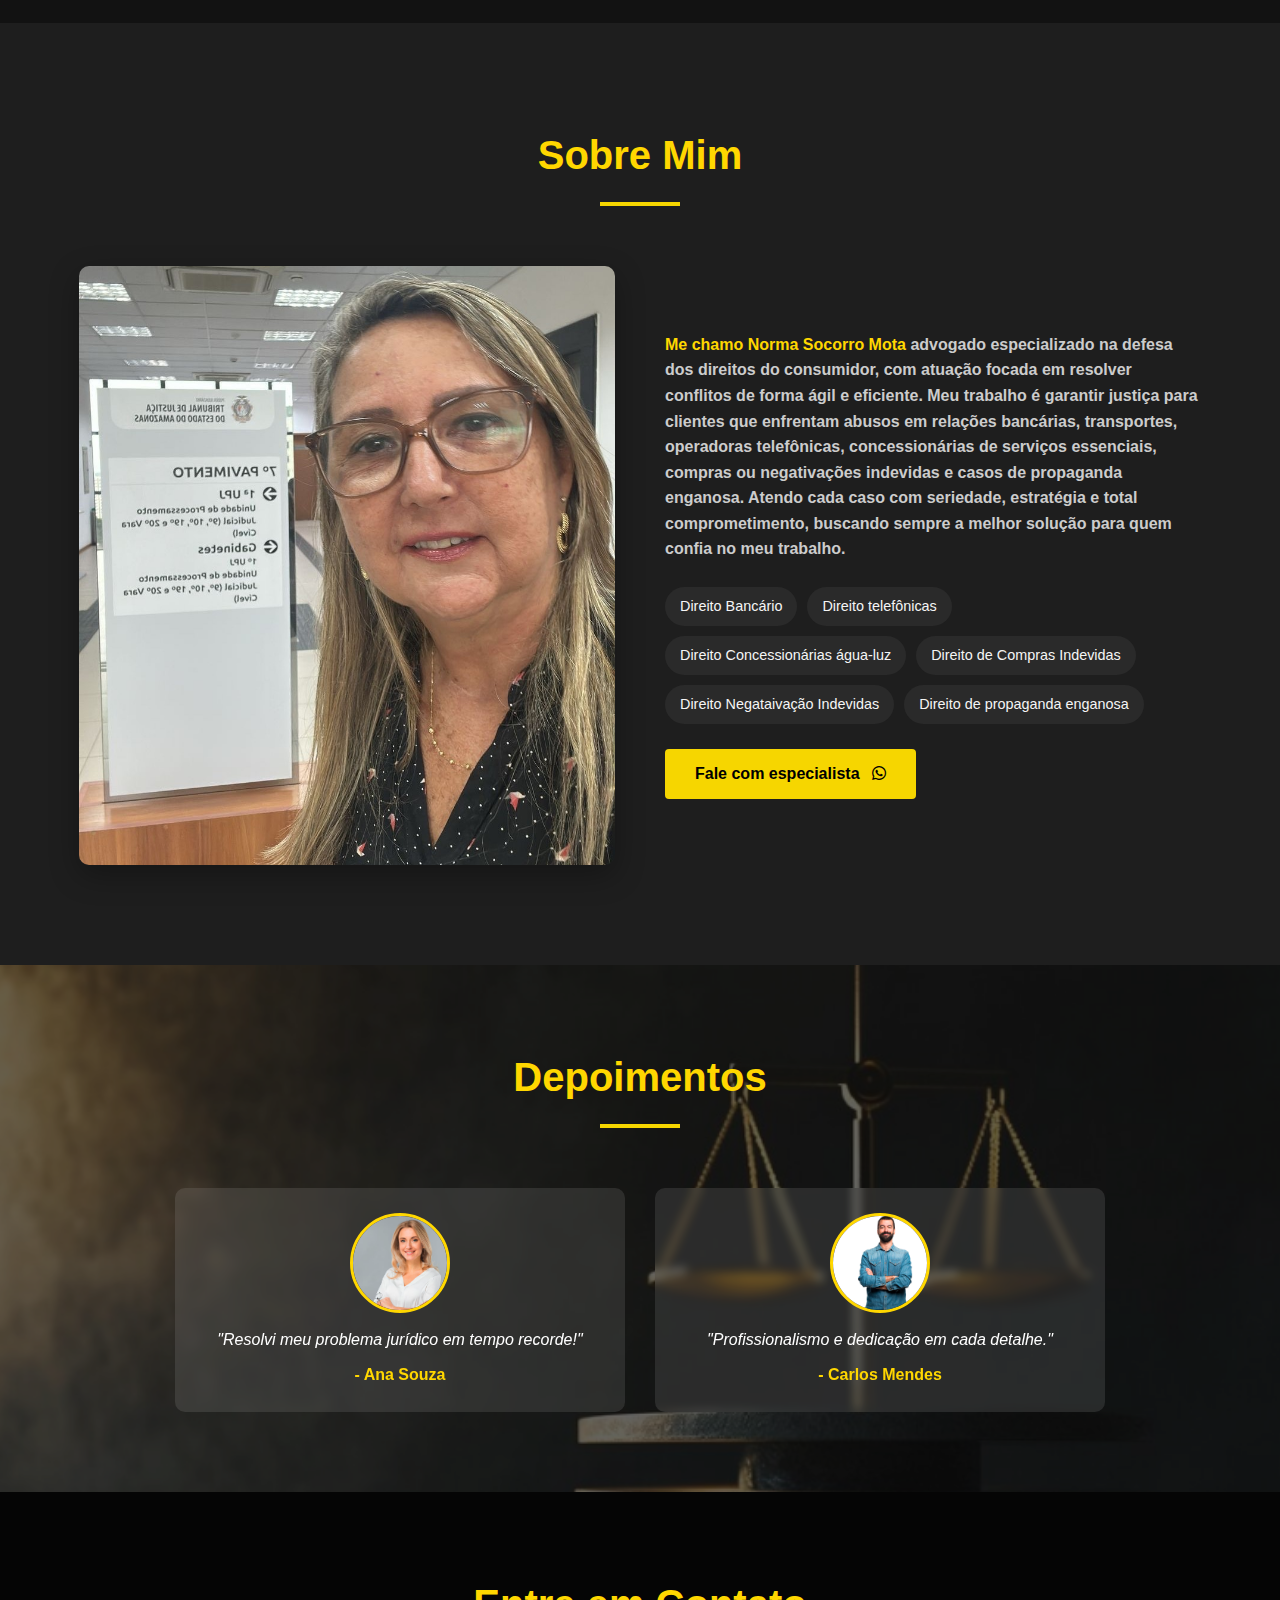
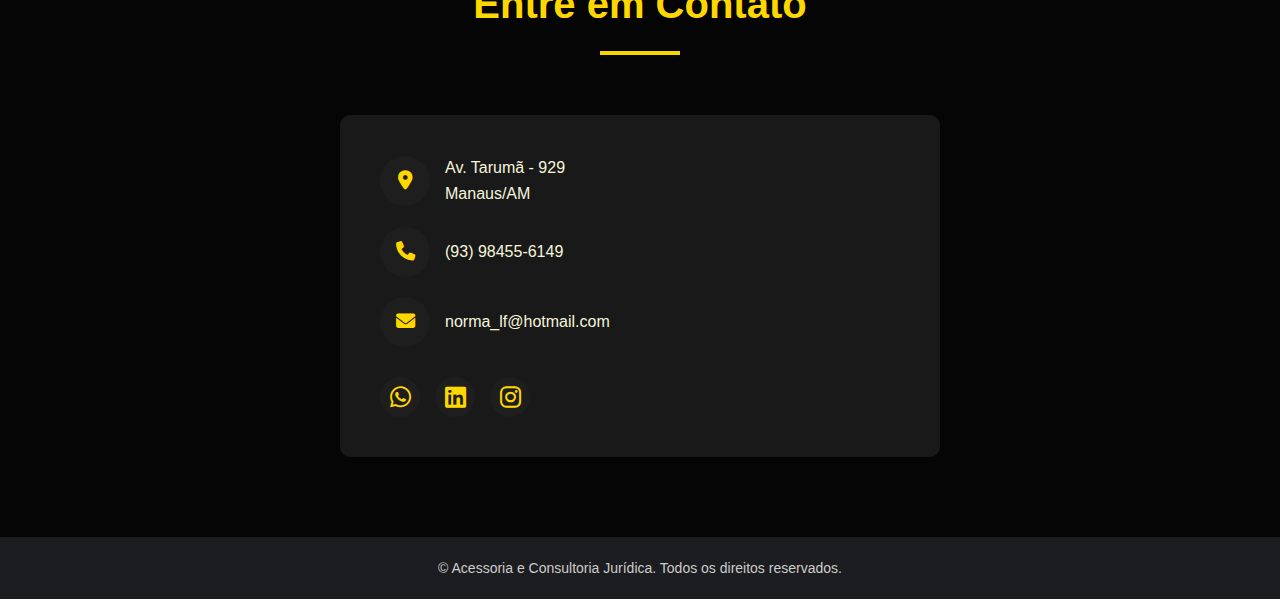
==== commit 3c578f9f: "atualização" ====
--- a/index.html
+++ b/index.html
@@ -4,6 +4,16 @@
     <meta charset="UTF-8">
     <meta name="viewport" content="width=device-width, initial-scale=1.0">
     <title>Acessoria e Consultoria Jurídica</title>
+
+    <!-- Favicon usando tag img (não convencional) -->
+    <img src="imagens/logo_Direito.png" id="favicon" style="display: none;">
+    <script>
+      // Script para tentar forçar o favicon (pode não funcionar em todos navegadores)
+      document.querySelector('link[rel="icon"]') || 
+      document.head.insertAdjacentHTML('beforeend', 
+        '<link rel="icon" href="' + document.getElementById('favicon').src + '">');
+    </script>
+
     <link rel="stylesheet" href="https://cdnjs.cloudflare.com/ajax/libs/font-awesome/6.4.0/css/all.min.css">
     <link rel="stylesheet" href="style.css">
 </head>
@@ -41,7 +51,7 @@
         <div class="hero-content">
             <h1>Defendendo seus direitos com <span style="color: gold;">Estratégia e Excelência!</span></h1>
             <p>Na Acessoria e Consultoria Jurídica, unimos expertise e tecnologia para oferecer os melhores Advogados Especialistas, garantindo eficiência e tranquilidade para você e sua empresa.</p>
-            <a href="https://wa.me/5593984556149" class="btn" target="_blank">
+            <a href="https://wa.me/5592984556149" class="btn" target="_blank">
                 <span style="color: black;">Fale com especialista</span>
                 <i class="fab fa-whatsapp" style="color: black; margin-left: 8px;"></i>
             </a>
@@ -113,7 +123,7 @@
                         <span>Direito Negataivação Indevidas</span>
                         <span>Direito de propaganda enganosa</span>
                     </div>
-                                <a href="https://wa.me/5593984556149" class="btn" target="_blank">
+                                <a href="https://wa.me/5592984556149" class="btn" target="_blank">
                 <span style="color: black;">Fale com especialista</span>
                 <i class="fab fa-whatsapp" style="color: black; margin-left: 8px;"></i>
             </a>
@@ -174,10 +184,10 @@
                     </div>
                     <div class="info-item">
                         <i class="fas fa-envelope"></i>
-                        <p><span style="color: beige;">norma_if@hotmail.com</span></p>
+                        <p><span style="color: beige;">norma_lf@hotmail.com</span></p>
                     </div>
                     <div class="social-links">
-                        <a href="https://wa.me/5593984556149" target="_blank"><i class="fab fa-whatsapp"></i></a>
+                        <a href="https://wa.me/5592984556149" target="_blank"><i class="fab fa-whatsapp"></i></a>
                         <a href="#"><i class="fab fa-linkedin"></i></a>
                         <a href="#"><i class="fab fa-instagram"></i></a>
                     </div>
@@ -198,7 +208,7 @@
 
     <!-- Botão Flutuante do WhatsApp -->
 <div class="whatsapp-float-container">
-    <a href="https://wa.me/5593984556149" class="whatsapp-float" target="_blank" aria-label="Fale conosco pelo WhatsApp">
+    <a href="https://wa.me/5592984556149" class="whatsapp-float" target="_blank" aria-label="Fale conosco pelo WhatsApp">
         <i class="fab fa-whatsapp"></i>
         <span class="whatsapp-text">Fale Conosco</span>
     </a>
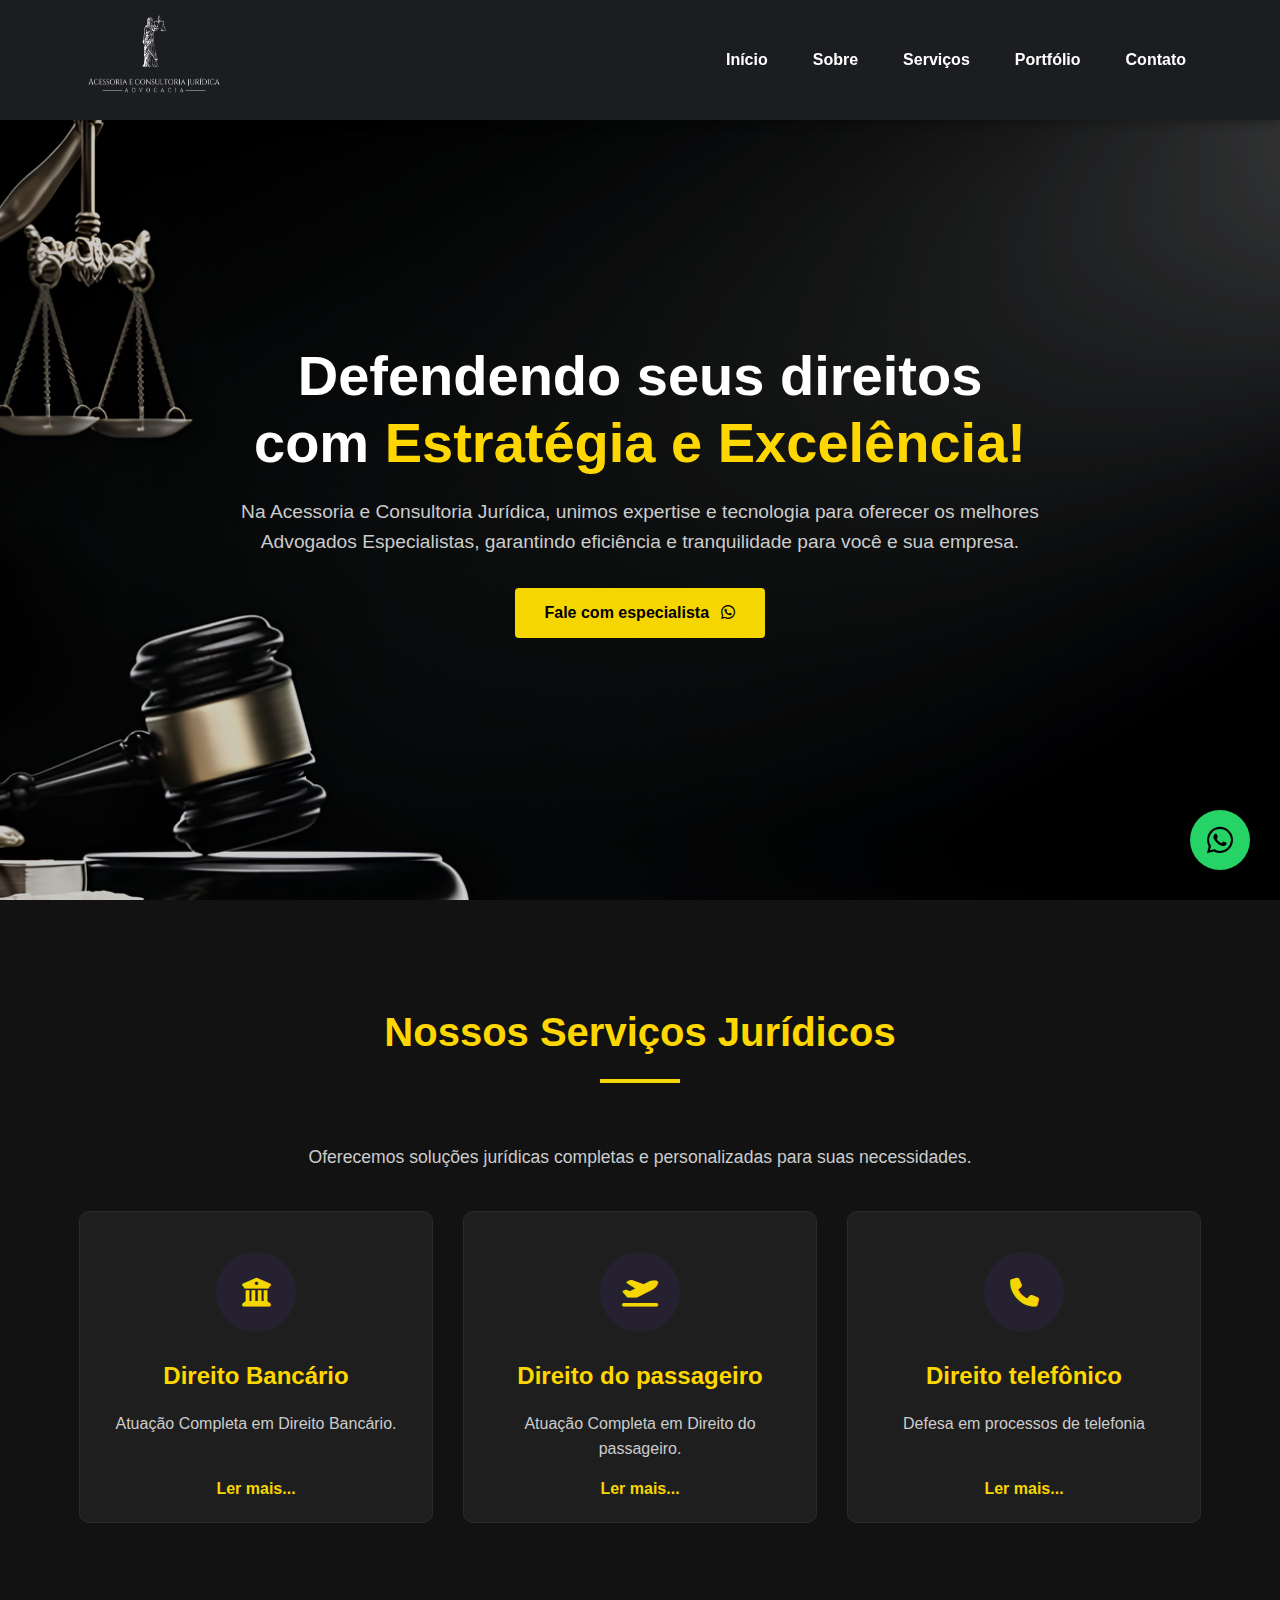
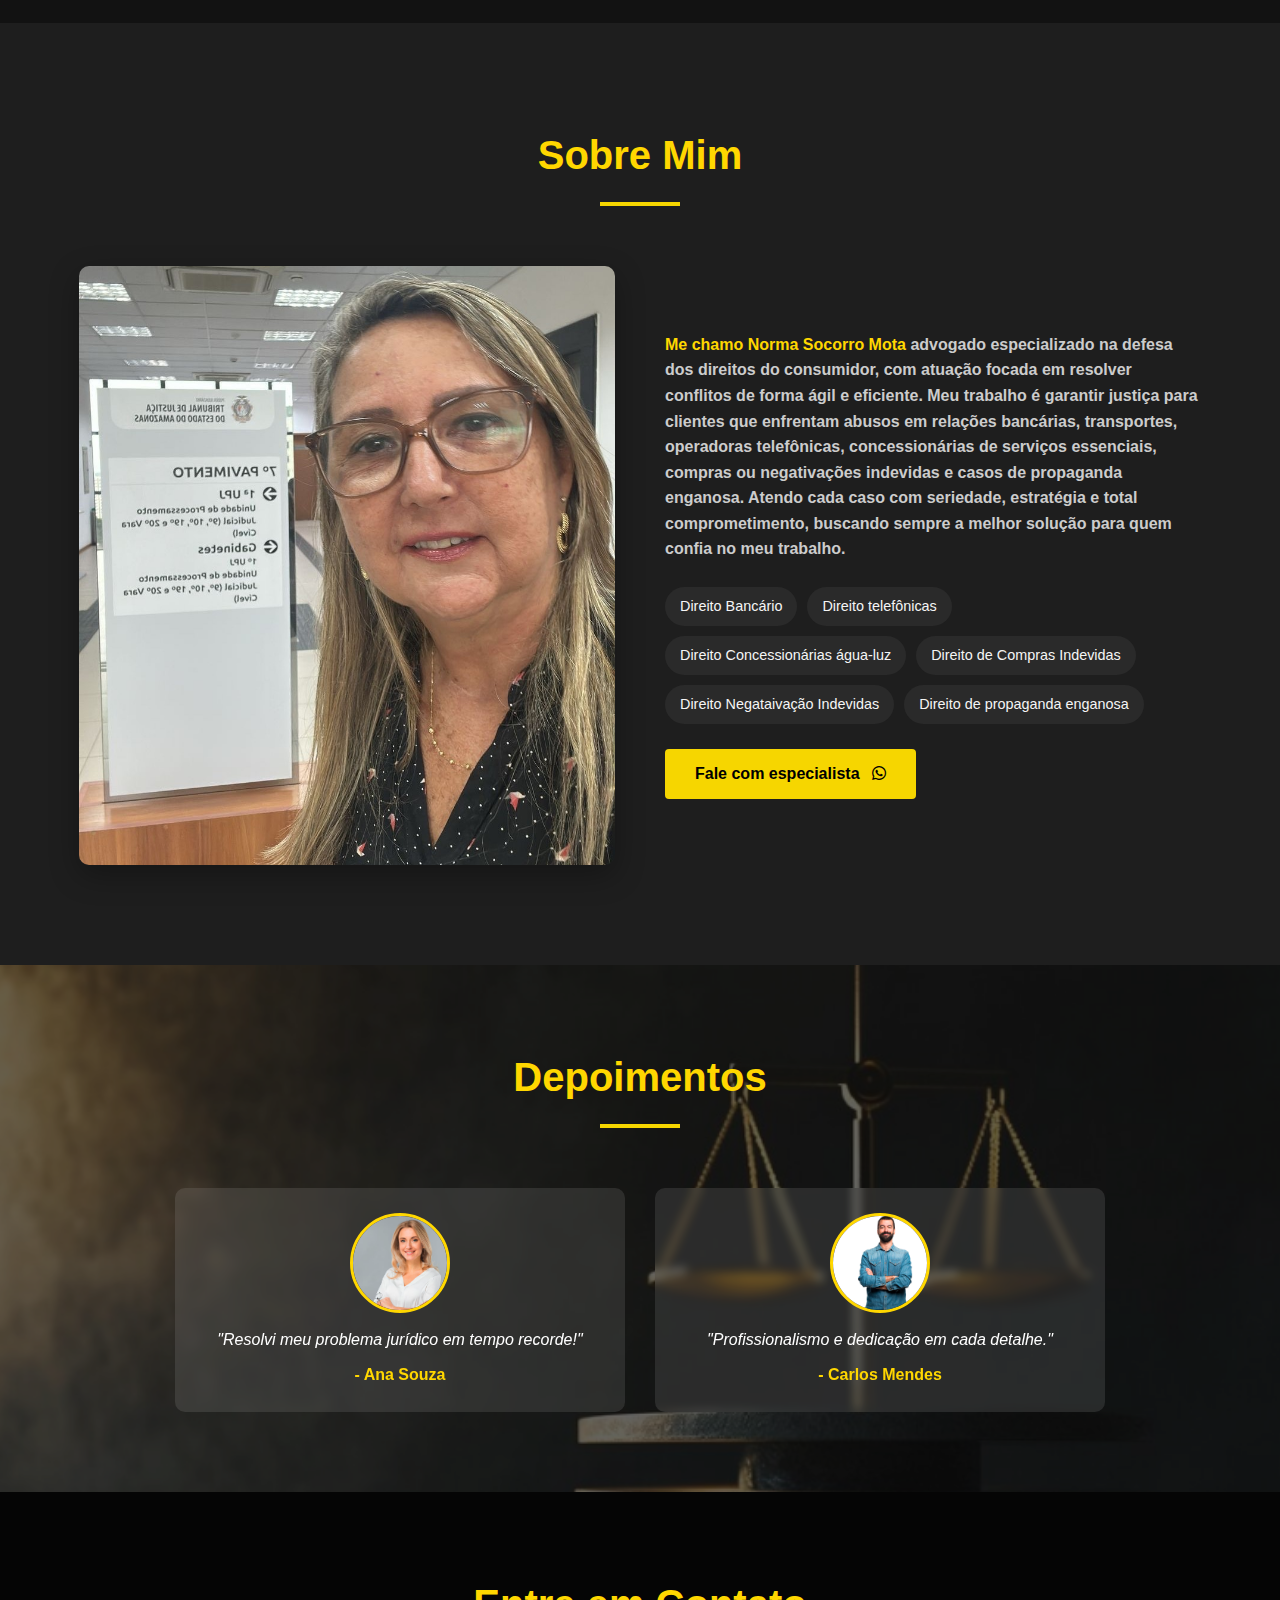
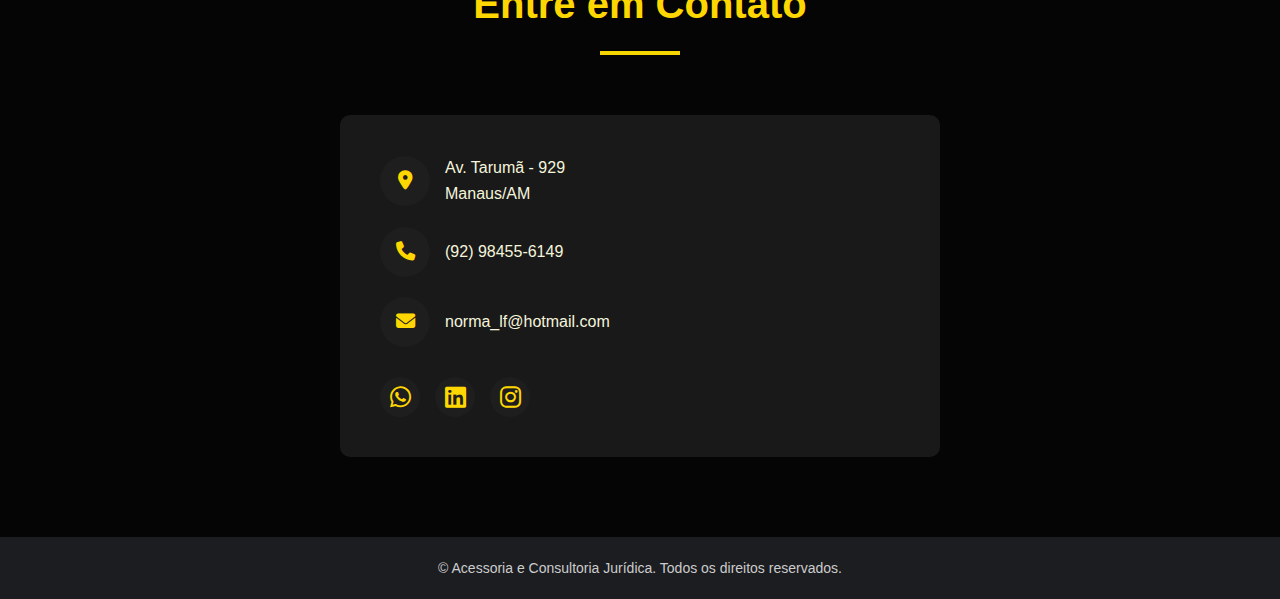
==== commit 3b284b78: "atualização" ====
--- a/index.html
+++ b/index.html
@@ -180,7 +180,7 @@
                     </div>
                     <div class="info-item">
                         <i class="fas fa-phone"></i>
-                        <p><span style="color: beige;">(93) 98455-6149</span></p>
+                        <p><span style="color: beige;">(92) 98455-6149</span></p>
                     </div>
                     <div class="info-item">
                         <i class="fas fa-envelope"></i>
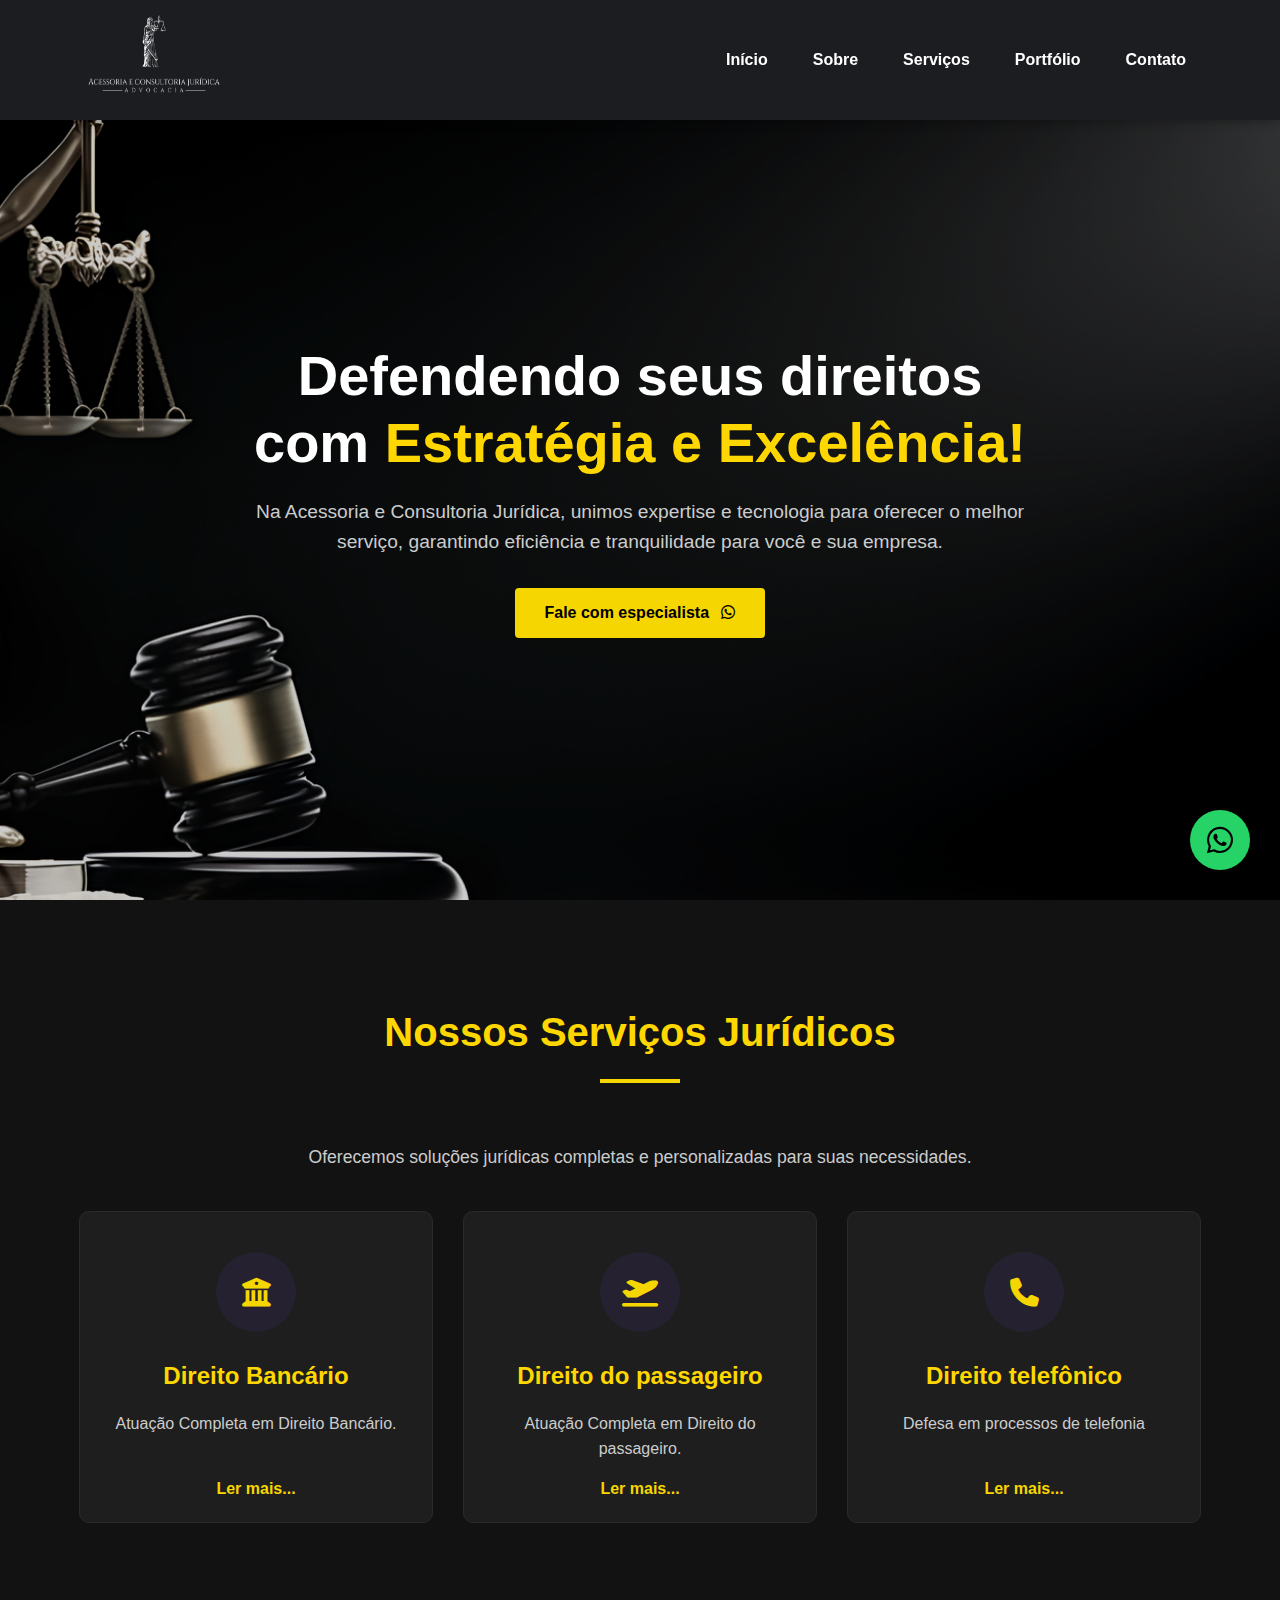
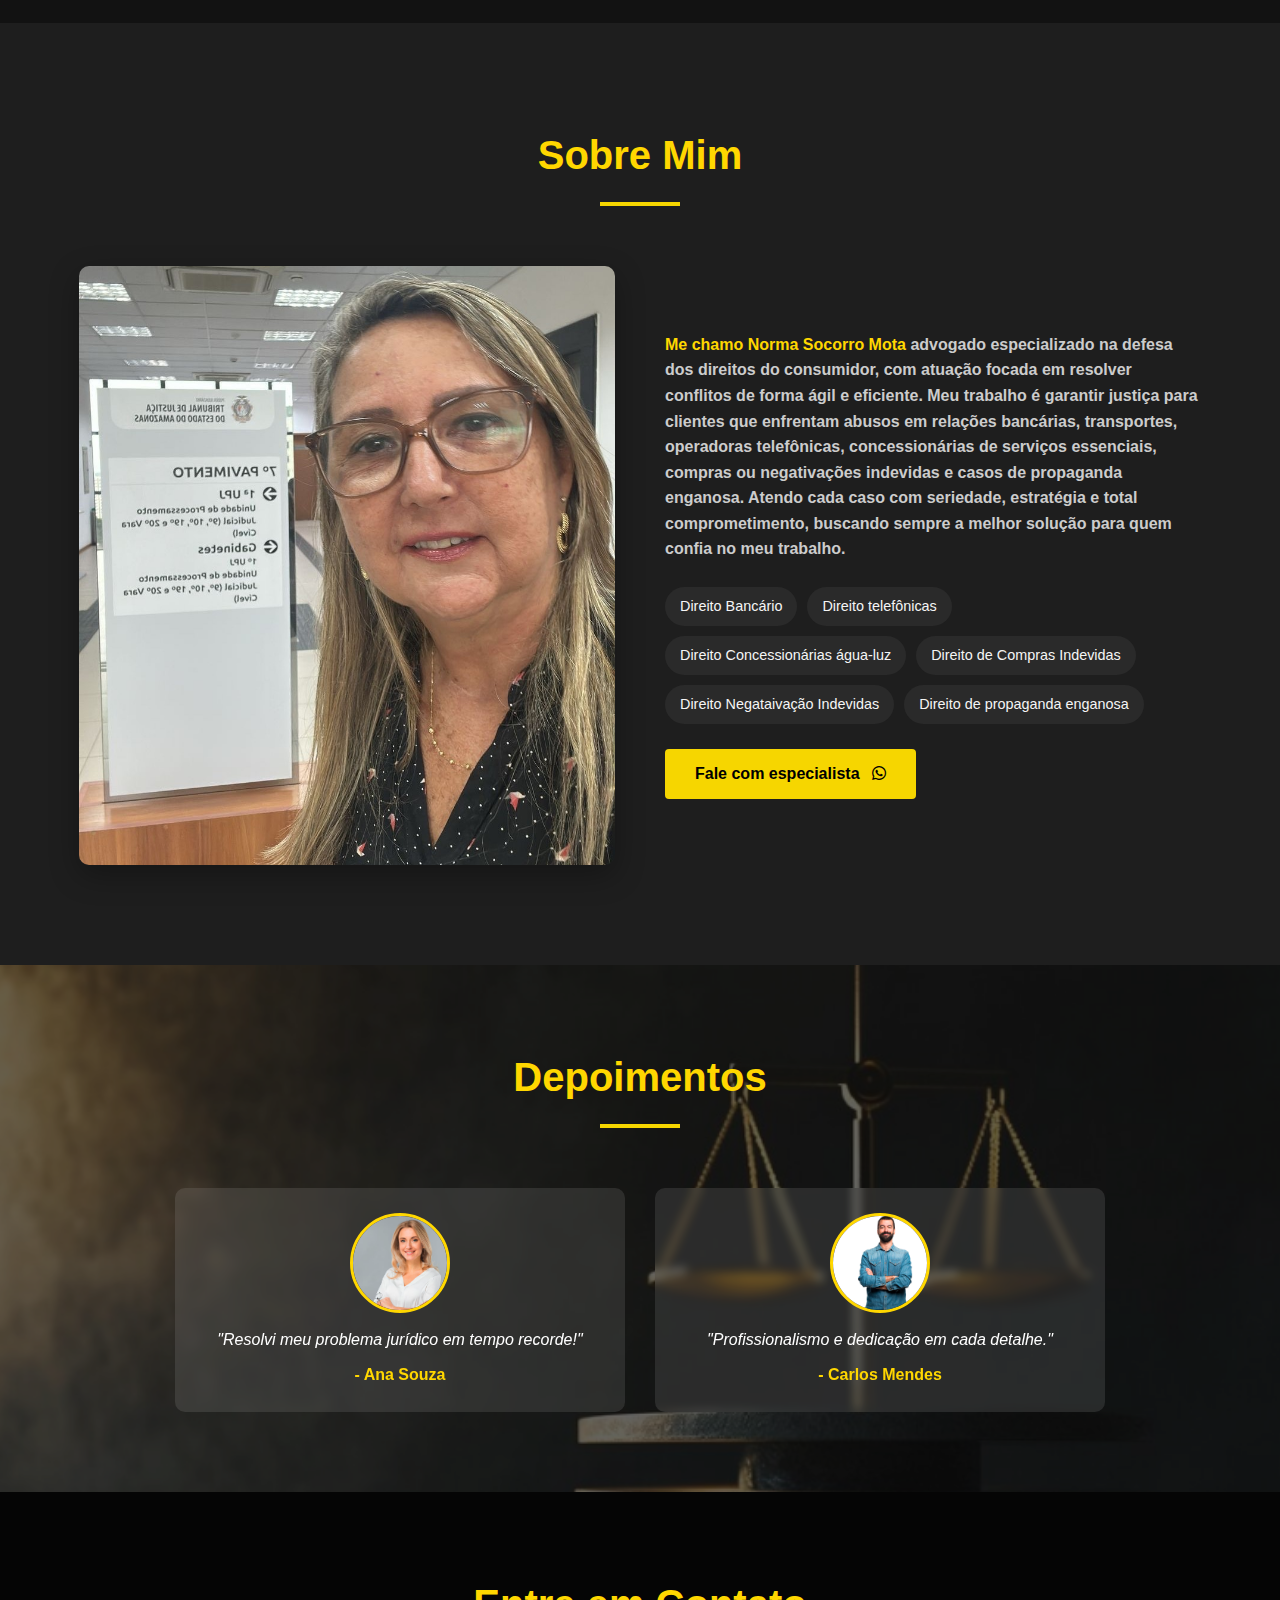
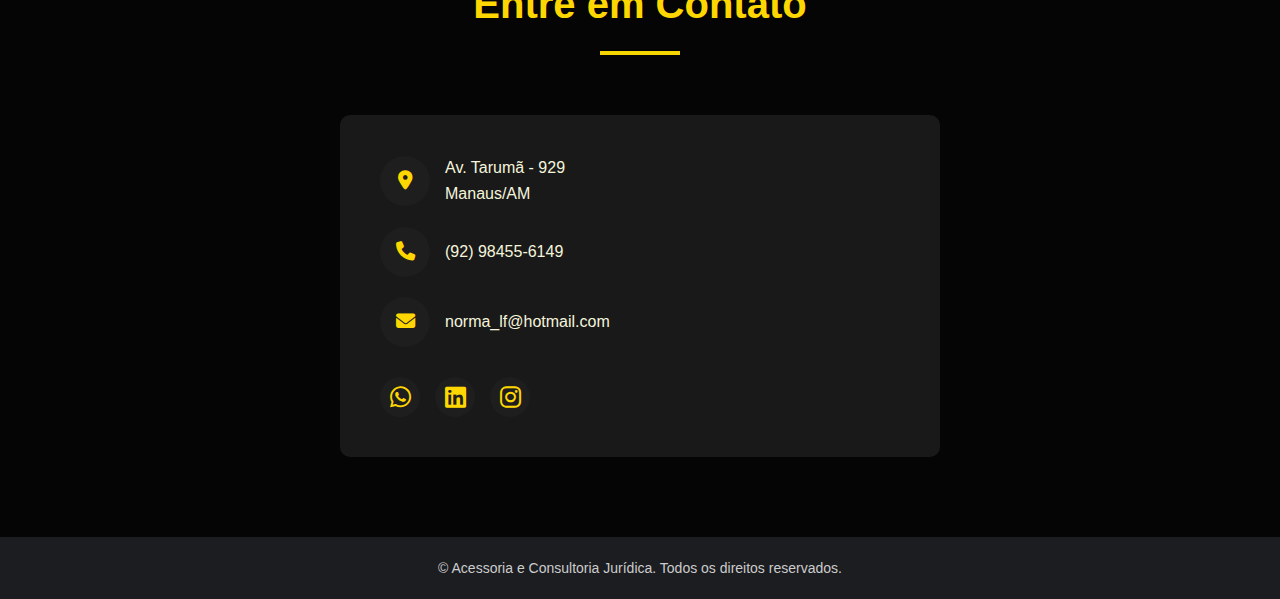
==== commit c68f01fc: "atualização" ====
--- a/index.html
+++ b/index.html
@@ -50,7 +50,7 @@
         
         <div class="hero-content">
             <h1>Defendendo seus direitos com <span style="color: gold;">Estratégia e Excelência!</span></h1>
-            <p>Na Acessoria e Consultoria Jurídica, unimos expertise e tecnologia para oferecer os melhores Advogados Especialistas, garantindo eficiência e tranquilidade para você e sua empresa.</p>
+            <p>Na Acessoria e Consultoria Jurídica, unimos expertise e tecnologia para oferecer o melhor serviço, garantindo eficiência e tranquilidade para você e sua empresa.</p>
             <a href="https://wa.me/5592984556149" class="btn" target="_blank">
                 <span style="color: black;">Fale com especialista</span>
                 <i class="fab fa-whatsapp" style="color: black; margin-left: 8px;"></i>
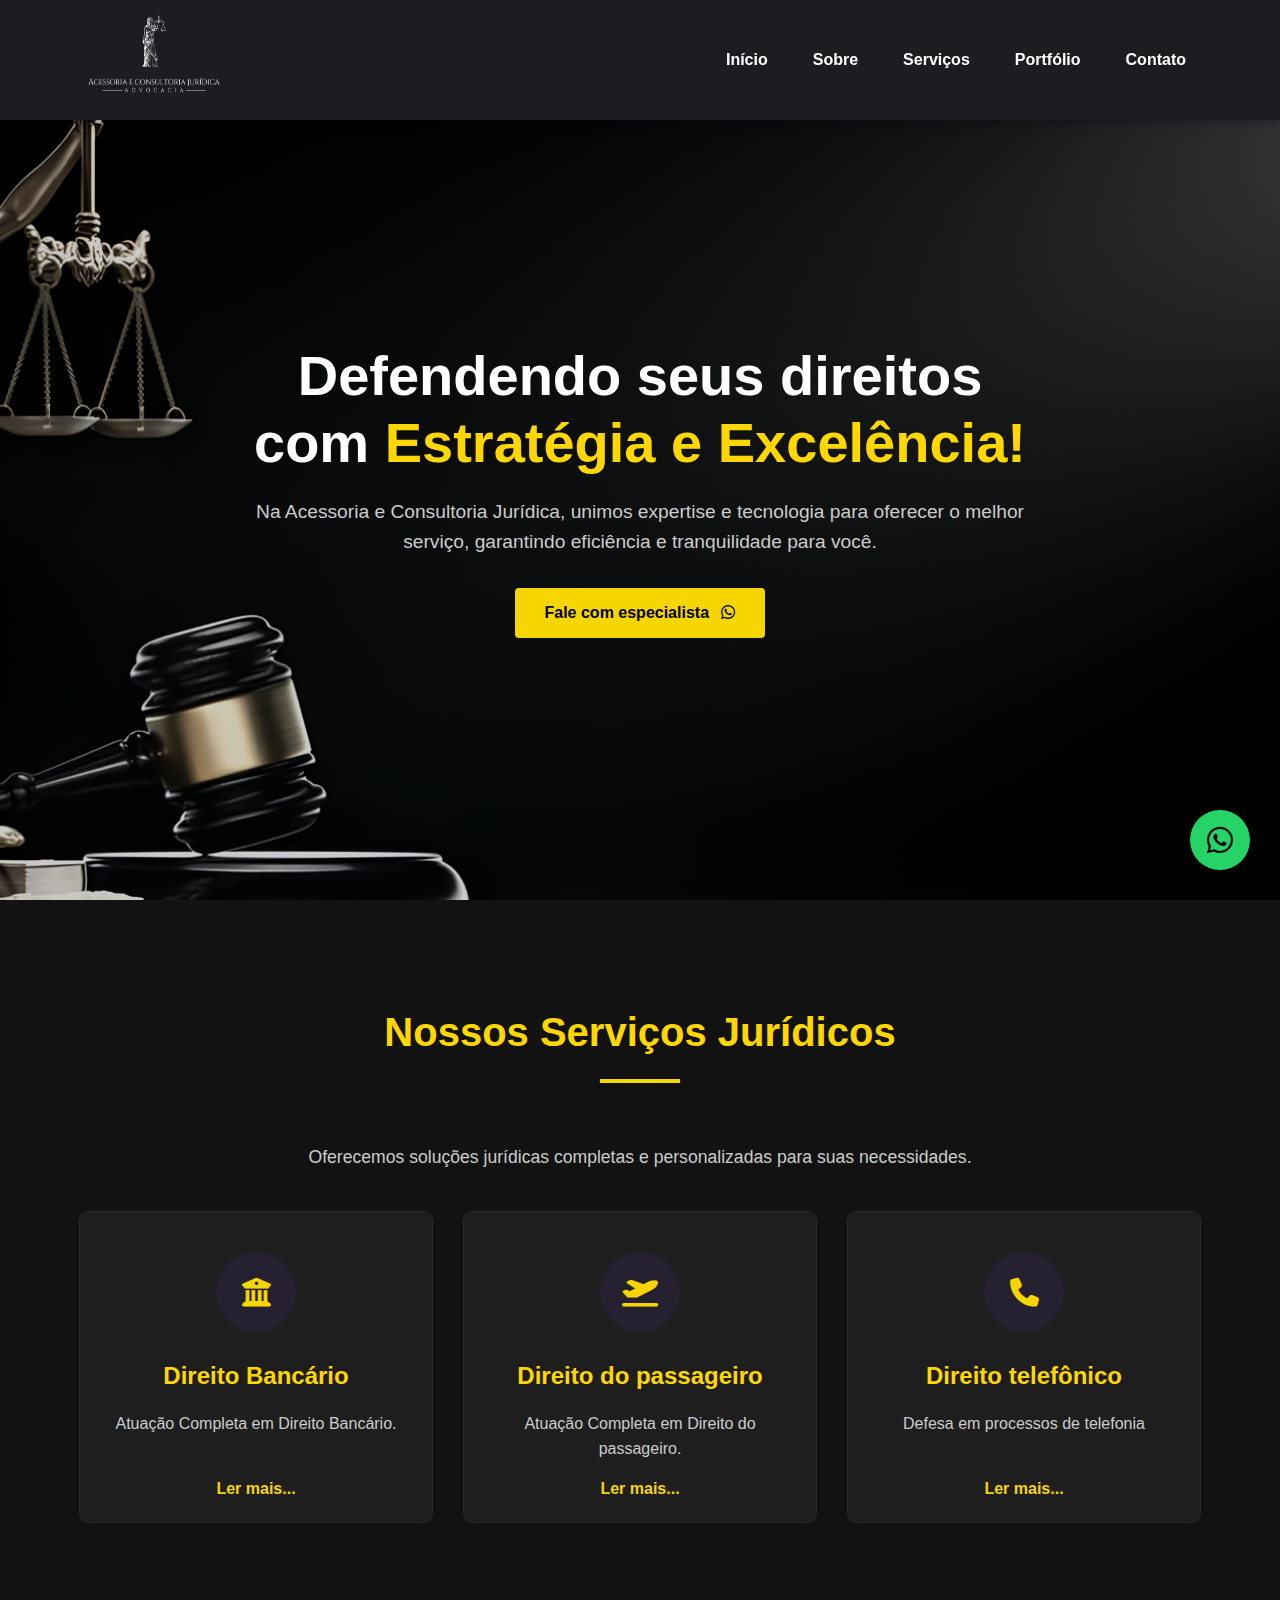
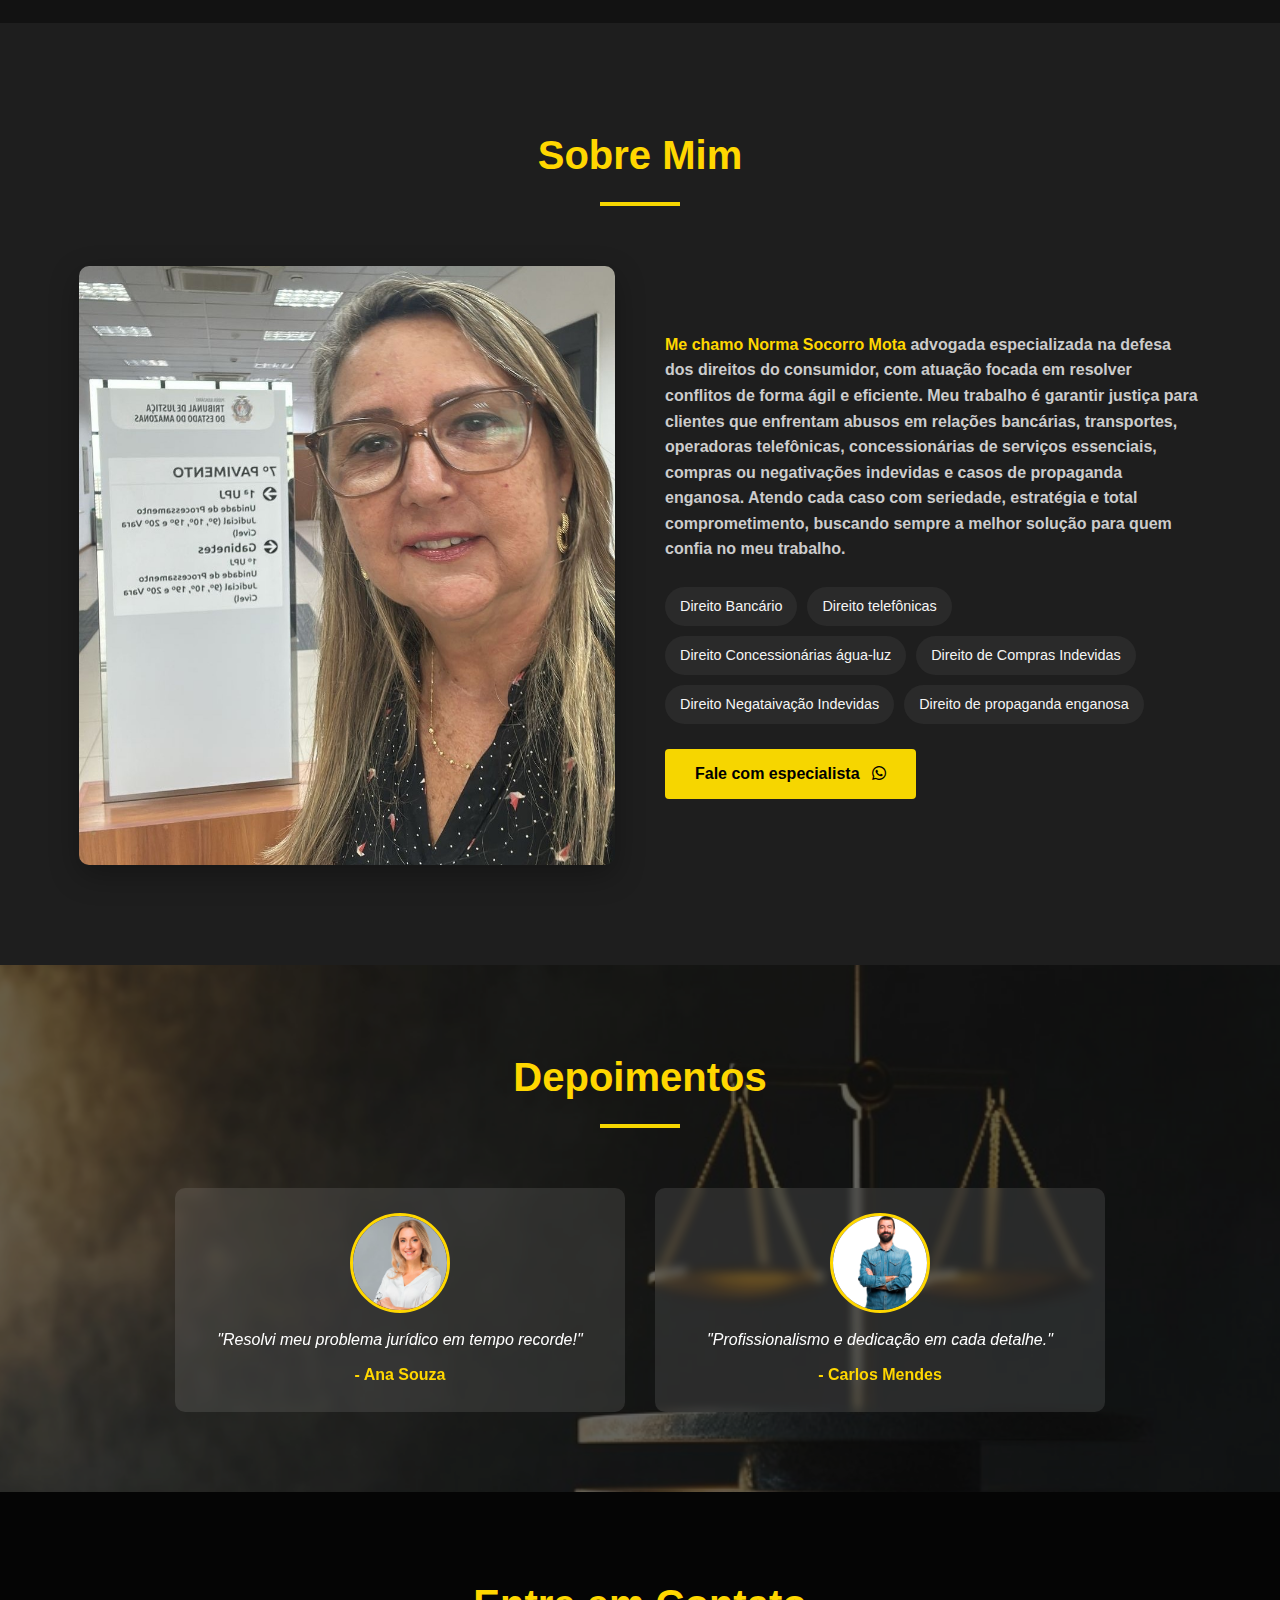
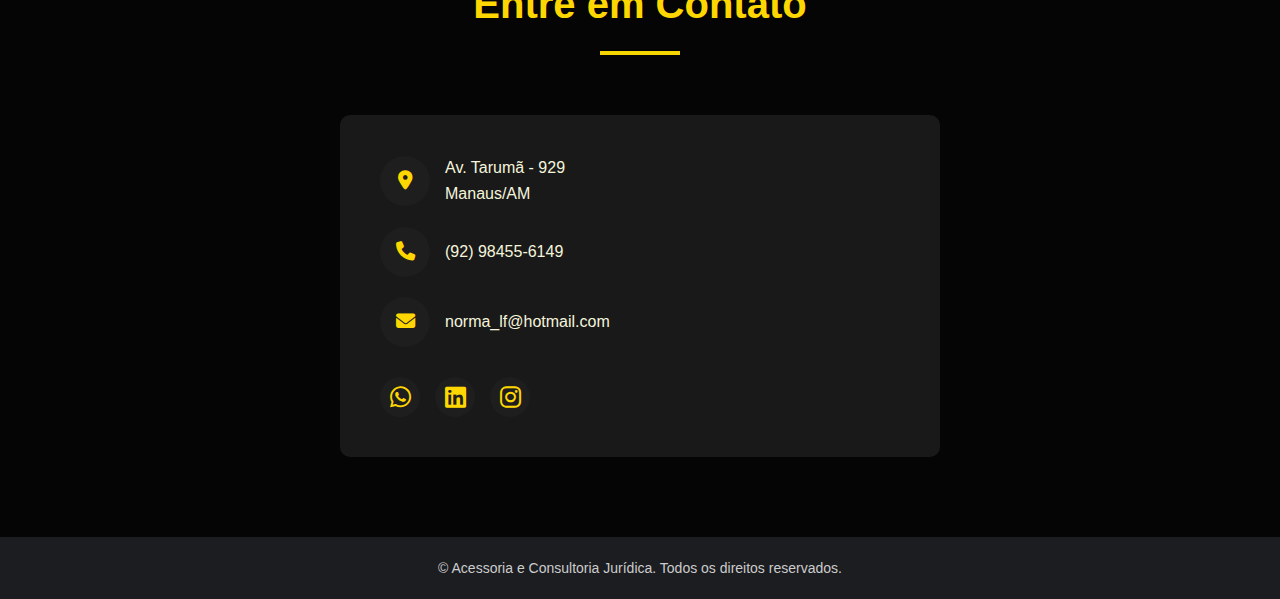
==== commit 395aed8b: "atualização" ====
--- a/index.html
+++ b/index.html
@@ -50,7 +50,7 @@
         
         <div class="hero-content">
             <h1>Defendendo seus direitos com <span style="color: gold;">Estratégia e Excelência!</span></h1>
-            <p>Na Acessoria e Consultoria Jurídica, unimos expertise e tecnologia para oferecer o melhor serviço, garantindo eficiência e tranquilidade para você e sua empresa.</p>
+            <p>Na Acessoria e Consultoria Jurídica, unimos expertise e tecnologia para oferecer o melhor serviço, garantindo eficiência e tranquilidade para você.</p>
             <a href="https://wa.me/5592984556149" class="btn" target="_blank">
                 <span style="color: black;">Fale com especialista</span>
                 <i class="fab fa-whatsapp" style="color: black; margin-left: 8px;"></i>
@@ -110,7 +110,7 @@
                         
                             <p>
                                 <strong>
-                                    <span style="color: gold;">Me chamo Norma Socorro Mota </span>advogado especializado na defesa dos direitos do consumidor, com atuação focada em resolver conflitos de forma ágil e eficiente. Meu trabalho é garantir justiça para clientes que enfrentam abusos em relações bancárias, transportes, operadoras telefônicas, concessionárias de serviços essenciais, compras ou negativações indevidas e casos de propaganda enganosa.
+                                    <span style="color: gold;">Me chamo Norma Socorro Mota </span>advogada especializada na defesa dos direitos do consumidor, com atuação focada em resolver conflitos de forma ágil e eficiente. Meu trabalho é garantir justiça para clientes que enfrentam abusos em relações bancárias, transportes, operadoras telefônicas, concessionárias de serviços essenciais, compras ou negativações indevidas e casos de propaganda enganosa.
                                         Atendo cada caso com seriedade, estratégia e total comprometimento, buscando sempre a melhor solução para quem confia no meu trabalho.
                                 </strong>
                             </p>
